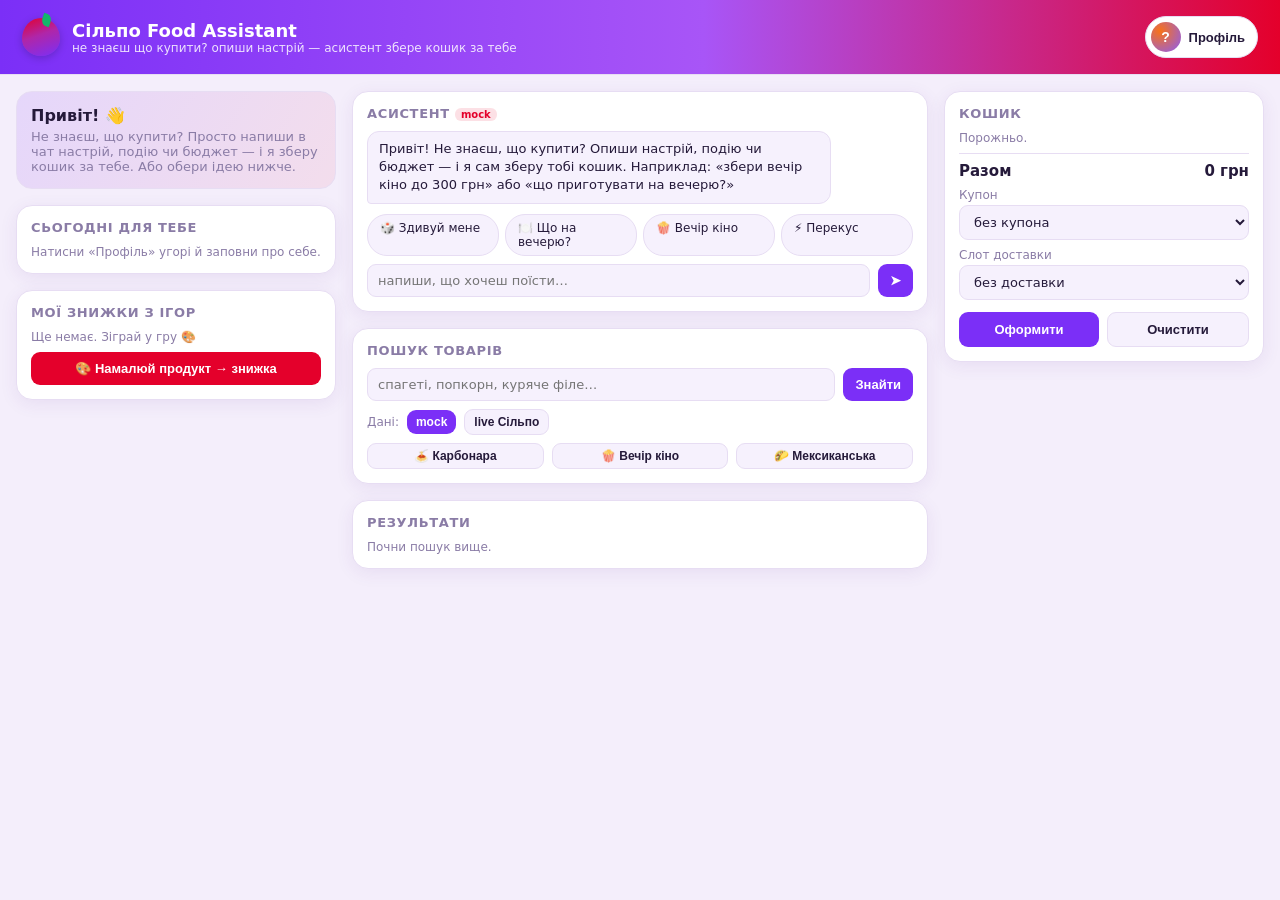
==== web/index.html @ d6f639cf "Silpo AI Factory: food assistant (MCP mock + real, Qwen agent, web UI) - silpo_mcp: mock Silpo MCP (" ====
<!doctype html>
<html lang="uk">
<head>
<meta charset="utf-8">
<meta name="viewport" content="width=device-width, initial-scale=1">
<title>Сільпо Food Assistant</title>
<style>
  :root{
    --bg:#f4eefb; --panel:#ffffff; --panel2:#f6f1fd; --line:#e7ddf3;
    --text:#251a3a; --muted:#8a7ca6; --accent:#7b2ff7; --accent2:#e4002b;
    --good:#12b76a; --radius:16px;
    --shadow:0 4px 18px rgba(90,40,140,.08);
  }
  *{box-sizing:border-box}
  body{margin:0;font-family:'Segoe UI',system-ui,Roboto,sans-serif;background:var(--bg);color:var(--text)}
  header{display:flex;align-items:center;gap:12px;padding:16px 22px;border-bottom:1px solid var(--line);
    background:linear-gradient(90deg,#7b2ff7,#a855f7 55%,#e4002b);color:#fff}
  header .logo{width:38px;height:38px;border-radius:50% 50% 50% 50%/55% 55% 45% 45%;background:
    linear-gradient(160deg,#e4002b 0%,#b026a8 45%,#7b2ff7 100%);flex:0 0 auto;position:relative;
    box-shadow:0 2px 8px rgba(0,0,0,.2)}
  header .logo::after{content:"";position:absolute;top:-4px;left:52%;width:9px;height:12px;
    background:#12b76a;border-radius:0 60% 0 60%;transform:rotate(20deg)}
  header h1{font-size:18px;margin:0;color:#fff}
  header .sub{color:rgba(255,255,255,.85);font-size:12px}
  .wrap{display:grid;grid-template-columns:320px 1fr 320px;gap:16px;padding:16px;max-width:1400px;margin:0 auto}
  @media(max-width:1050px){.wrap{grid-template-columns:1fr}}
  .card{background:var(--panel);border:1px solid var(--line);border-radius:var(--radius);padding:14px;margin-bottom:16px;box-shadow:var(--shadow)}
  .card h2{font-size:13px;text-transform:uppercase;letter-spacing:.05em;color:var(--muted);margin:0 0 10px}
  label{display:block;font-size:12px;color:var(--muted);margin:8px 0 3px}
  input,select,textarea{width:100%;background:var(--panel2);border:1px solid var(--line);border-radius:9px;
    color:var(--text);padding:8px 10px;font-size:13px;font-family:inherit}
  button{cursor:pointer;border:none;border-radius:9px;padding:9px 12px;font-size:13px;font-weight:600;
    background:var(--accent);color:#fff;transition:.15s}
  button:hover{filter:brightness(1.1)}
  button.ghost{background:var(--panel2);color:var(--text);border:1px solid var(--line)}
  button.orange{background:var(--accent2)}
  button.sm{padding:5px 9px;font-size:12px}
  .row{display:flex;gap:8px;flex-wrap:wrap}
  .row>*{flex:1}
  .prod{display:flex;justify-content:space-between;align-items:center;gap:10px;background:var(--panel2);
    border:1px solid var(--line);border-radius:11px;padding:10px 12px;margin-bottom:8px}
  .prod .name{font-size:13px;font-weight:600}
  .prod .meta{font-size:11px;color:var(--muted)}
  .price{font-weight:700}
  .old{color:var(--muted);text-decoration:line-through;font-size:11px;margin-right:5px}
  .badge{display:inline-block;background:rgba(228,0,43,.12);color:#e4002b;border-radius:6px;padding:1px 6px;font-size:10px;font-weight:700}
  .grid{display:grid;grid-template-columns:1fr 1fr;gap:8px}
  @media(max-width:640px){.grid{grid-template-columns:1fr}}
  .trigger{background:linear-gradient(120deg,rgba(123,47,247,.09),rgba(228,0,43,.06));
    border:1px solid var(--line);border-radius:11px;padding:10px 12px;margin-bottom:8px}
  .trigger .msg{font-size:13px;margin-bottom:8px}
  .muted{color:var(--muted);font-size:12px}
  .total{display:flex;justify-content:space-between;font-size:15px;font-weight:700;margin-top:8px;
    padding-top:8px;border-top:1px solid var(--line)}
  .chip{display:inline-block;background:var(--panel2);border:1px solid var(--line);border-radius:20px;
    padding:3px 10px;font-size:12px;margin:2px}
  .reward{background:rgba(34,197,94,.12);border:1px solid rgba(34,197,94,.3);border-radius:10px;
    padding:8px 11px;margin-bottom:6px;font-size:12px}
  .reward code{background:#0f1116;padding:1px 6px;border-radius:5px;color:var(--good)}
  dialog{background:var(--panel);color:var(--text);border:1px solid var(--line);border-radius:16px;
    padding:18px;max-width:460px;width:92%}
  dialog::backdrop{background:rgba(0,0,0,.6)}
  canvas{background:#fff;border-radius:12px;touch-action:none;display:block;margin:10px auto;cursor:crosshair}
  .avatar{width:30px;height:30px;border-radius:50%;background:radial-gradient(circle at 30% 30%,#f97316,#8b5cf6);
    display:flex;align-items:center;justify-content:center;font-weight:800;font-size:14px;color:#fff;flex:0 0 auto}
  .prof-btn{display:flex;align-items:center;gap:8px;background:var(--panel);border:1px solid var(--line);
    border-radius:24px;padding:5px 12px 5px 5px;cursor:pointer;color:var(--text);font-weight:600;font-size:13px}
  .prof-btn:hover{border-color:var(--accent)}
  .overlay{position:fixed;inset:0;background:rgba(0,0,0,.55);opacity:0;pointer-events:none;transition:.25s;z-index:40}
  .overlay.open{opacity:1;pointer-events:auto}
  .drawer{position:fixed;top:0;right:0;height:100%;width:340px;max-width:90vw;background:var(--panel);
    border-left:1px solid var(--line);transform:translateX(100%);transition:transform .25s;z-index:50;
    overflow-y:auto;padding:18px}
  .drawer.open{transform:translateX(0)}
  .drawer-head{display:flex;justify-content:space-between;align-items:center;margin-bottom:6px}
  .chip-btn{background:var(--panel2);border:1px solid var(--line);border-radius:20px;padding:6px 12px;
    font-size:12px;cursor:pointer;color:var(--text)}
  .chip-btn:hover{border-color:var(--accent);background:rgba(139,92,246,.12)}
  .hero{background:linear-gradient(120deg,rgba(123,47,247,.12),rgba(228,0,43,.07));border:1px solid var(--line);
    border-radius:var(--radius);padding:14px;margin-bottom:16px}
  .hero h3{margin:0 0 4px;font-size:16px}
  .bubble{max-width:85%;padding:8px 11px;border-radius:12px;font-size:13px;line-height:1.4;white-space:pre-wrap}
  .bubble.user{align-self:flex-end;background:var(--accent);color:#fff;border-bottom-right-radius:4px}
  .bubble.bot{align-self:flex-start;background:var(--panel2);border:1px solid var(--line);border-bottom-left-radius:4px}
  .bubble.tools{align-self:flex-start;font-size:10px;color:var(--muted);background:none;border:none;padding:2px 4px}
  .toast{position:fixed;bottom:18px;left:50%;transform:translateX(-50%);background:var(--panel2);
    border:1px solid var(--line);padding:10px 16px;border-radius:10px;font-size:13px;opacity:0;
    transition:.3s;pointer-events:none}
  .toast.show{opacity:1}
</style>
</head>
<body>
<header>
  <div class="logo"></div>
  <div style="flex:1">
    <h1>Сільпо Food Assistant</h1>
    <div class="sub">не знаєш що купити? опиши настрій — асистент збере кошик за тебе</div>
  </div>
  <button class="prof-btn" onclick="openDrawer()" title="Мій профіль">
    <span class="avatar" id="avatar">?</span>
    <span id="header-name">Профіль</span>
  </button>
</header>

<div class="wrap">
  <!-- ЛІВА КОЛОНКА: профіль + сьогодні для тебе + нагороди -->
  <div>
    <div class="hero">
      <h3 id="hero-hi">Привіт! 👋</h3>
      <div class="muted" style="font-size:13px">Не знаєш, що купити? Просто напиши в чат настрій, подію чи бюджет — і я зберу кошик за тебе. Або обери ідею нижче.</div>
    </div>

    <div class="card">
      <h2>Сьогодні для тебе</h2>
      <div id="triggers"><div class="muted">Натисни «Профіль» угорі й заповни про себе.</div></div>
    </div>

    <div class="card">
      <h2>Мої знижки з ігор</h2>
      <div id="rewards"><div class="muted">Ще немає. Зіграй у гру 🎨</div></div>
      <button class="orange" style="width:100%;margin-top:8px" onclick="openGame()">🎨 Намалюй продукт → знижка</button>
    </div>

    <div class="card" id="perks-card" style="display:none">
      <h2>Купони та промо (Сільпо)</h2>
      <div id="perks"><div class="muted">Перемкни «live Сільпо».</div></div>
    </div>
  </div>

  <!-- ЦЕНТР: чат + пошук + товари -->
  <div>
    <div class="card" id="chat-card">
      <h2>Асистент <span id="chat-badge" class="muted" style="font-size:11px;text-transform:none;letter-spacing:0"></span>
        <span id="chat-src" class="badge" style="text-transform:none;letter-spacing:0">mock</span></h2>
      <div id="chat-log" style="max-height:260px;overflow:auto;display:flex;flex-direction:column;gap:8px;margin-bottom:10px">
        <div class="bubble bot">Привіт! Не знаєш, що купити? Опиши настрій, подію чи бюджет — і я сам зберу тобі кошик. Наприклад: «збери вечір кіно до 300 грн» або «що приготувати на вечерю?»</div>
      </div>
      <div class="row" style="margin-bottom:8px;flex-wrap:wrap;gap:6px">
        <span class="chip-btn" onclick="askChat('Здивуй мене — збери щось смачне до 300 грн')">🎲 Здивуй мене</span>
        <span class="chip-btn" onclick="askChat('Що приготувати на вечерю?')">🍽️ Що на вечерю?</span>
        <span class="chip-btn" onclick="askChat('Збери вечір кіно до 300 грн')">🍿 Вечір кіно</span>
        <span class="chip-btn" onclick="askChat('Хочу щось швидко перекусити')">⚡ Перекус</span>
      </div>
      <div class="row">
        <input id="chat-input" placeholder="напиши, що хочеш поїсти…" onkeydown="if(event.key==='Enter')sendChat()">
        <button style="flex:0 0 auto" onclick="sendChat()">➤</button>
      </div>
    </div>

    <div class="card">
      <h2>Пошук товарів</h2>
      <div class="row">
        <input id="q" placeholder="спагеті, попкорн, куряче філе…" onkeydown="if(event.key==='Enter')doSearch()">
        <button style="flex:0 0 auto" onclick="doSearch()">Знайти</button>
      </div>
      <div class="row" style="margin-top:8px;align-items:center">
        <span class="muted" style="flex:0 0 auto">Дані:</span>
        <button id="src-mock" class="sm" style="flex:0 0 auto" onclick="setSource('mock')">mock</button>
        <button id="src-live" class="ghost sm" style="flex:0 0 auto" onclick="setSource('live')">live Сільпо</button>
        <span id="live-note" class="muted" style="flex:2;font-size:11px"></span>
      </div>
      <div class="row" id="store-row" style="display:none;margin-top:8px">
        <select id="city" onchange="loadBranches()"><option value="">місто…</option></select>
        <select id="branch" onchange="pickBranch()"><option value="">магазин…</option></select>
      </div>
      <div class="row" style="margin-top:8px">
        <button class="ghost sm" onclick="quickRecipe('карбонара')">🍝 Карбонара</button>
        <button class="ghost sm" onclick="quickRecipe('вечір кіно')">🍿 Вечір кіно</button>
        <button class="ghost sm" onclick="quickRecipe('мексиканська')">🌮 Мексиканська</button>
      </div>
    </div>
    <div class="card">
      <h2 id="results-title">Результати</h2>
      <div id="results" class="grid"><div class="muted">Почни пошук вище.</div></div>
    </div>
  </div>

  <!-- ПРАВА КОЛОНКА: кошик -->
  <div>
    <div class="card">
      <h2>Кошик</h2>
      <div id="cart"><div class="muted">Порожньо.</div></div>
      <div class="total"><span>Разом</span><span id="cart-total">0 грн</span></div>
      <label>Купон</label>
      <select id="coupon"><option value="">без купона</option></select>
      <label>Слот доставки</label>
      <select id="slot"><option value="">без доставки</option></select>
      <div class="row" style="margin-top:12px">
        <button onclick="doCheckout()">Оформити</button>
        <button class="ghost" onclick="clearCart()">Очистити</button>
      </div>
      <div id="checkout-result"></div>
    </div>
  </div>
</div>

<!-- ПАНЕЛЬ ПРОФІЛЮ (як у месенджерах — відкривається кнопкою) -->
<div id="drawer-overlay" class="overlay" onclick="closeDrawer()"></div>
<aside id="profile-drawer" class="drawer">
  <div class="drawer-head">
    <h2 style="margin:0">Мій профіль</h2>
    <button class="ghost sm" onclick="closeDrawer()">✕</button>
  </div>
  <div class="muted" style="font-size:12px;margin-bottom:10px">Це впливає на те, що асистент тобі пропонує.</div>
  <label>Імʼя</label><input id="p-name" placeholder="Арсен">
  <label>Люблю (через кому)</label><input id="p-likes" placeholder="паста, кава">
  <label>Не люблю</label><input id="p-dislikes" placeholder="гриби">
  <label>Алергії</label><input id="p-allergies" placeholder="горіхи">
  <label>Хобі</label><input id="p-hobbies" placeholder="малювання, кіно">
  <label>Інтереси (фільми/ігри)</label><input id="p-interests" placeholder="Веном">
  <label>Статус</label>
  <select id="p-rel">
    <option value="">—</option><option value="single">сам/сама</option>
    <option value="relationship">у стосунках</option><option value="married">одружений/на</option>
  </select>
  <div class="row" style="margin-top:14px">
    <button onclick="saveProfile()">Зберегти</button>
    <button class="ghost" onclick="resetProfile()">Скинути</button>
  </div>
  <button class="orange sm" style="width:100%;margin-top:8px" onclick="closeDrawer();openOnboarding()">✨ Майстер знайомства</button>
</aside>

<!-- ОНБОРДИНГ: знайомство при першому відкритті -->
<dialog id="onboarding">
  <h2 style="margin-top:0">Привіт! 👋 Давай знайомитись</h2>
  <p class="muted" style="margin:0 0 4px">Розкажи трохи про себе — і я підбиратиму їжу саме під тебе.</p>
  <div id="ob-progress" class="muted" style="font-size:11px;margin-bottom:8px"></div>
  <div id="ob-body" style="min-height:96px"></div>
  <div class="row" style="margin-top:6px">
    <button class="ghost" id="ob-back" onclick="obBack()">Назад</button>
    <button id="ob-next" onclick="obNext()">Далі</button>
  </div>
  <div style="text-align:center;margin-top:8px">
    <a href="#" onclick="obSkip();return false" class="muted" style="font-size:11px">Пропустити</a>
  </div>
</dialog>

<!-- ГРА: намалюй продукт -->
<dialog id="game">
  <h2 style="margin-top:0">🎨 Намалюй <span id="game-target">сир</span> — і отримай знижку</h2>
  <p class="muted" style="margin:0">Намалюй продукт за 20 секунд. Здай малюнок — і знижка твоя (демо: зараховується завжди).</p>
  <canvas id="pad" width="400" height="260"></canvas>
  <div class="row">
    <button class="ghost" onclick="clearPad()">Стерти</button>
    <button class="orange" onclick="submitDrawing()">Здати малюнок</button>
    <button class="ghost" onclick="game.close()">Закрити</button>
  </div>
</dialog>

<div class="toast" id="toast"></div>

<script>
const $ = s => document.querySelector(s);
const api = async (url, method='GET', body=null) => {
  const r = await fetch(url, {method, headers:{'Content-Type':'application/json'},
    body: body ? JSON.stringify(body) : null});
  return r.json();
};
const csv = v => v.split(',').map(s=>s.trim()).filter(Boolean);
const toast = m => { const t=$('#toast'); t.textContent=m; t.classList.add('show');
  setTimeout(()=>t.classList.remove('show'),1800); };

// ---- Профіль ----
async function saveProfile(){
  const body = {
    name: $('#p-name').value || null,
    likes: csv($('#p-likes').value),
    dislikes: csv($('#p-dislikes').value),
    allergies: csv($('#p-allergies').value),
    hobbies: csv($('#p-hobbies').value),
    interests: csv($('#p-interests').value),
    relationship: $('#p-rel').value || null,
    mode: 'replace',
  };
  await api('/api/profile','POST',body);
  toast('Профіль збережено');
  loadTriggers(); updateHeaderProfile(body.name); closeDrawer();
}
async function resetProfile(){
  await api('/api/profile/reset','POST');
  ['name','likes','dislikes','allergies','hobbies','interests'].forEach(f=>$('#p-'+f).value='');
  $('#p-rel').value=''; loadTriggers(); updateHeaderProfile(null);
  try{ localStorage.removeItem('ob_done'); }catch(e){}
  closeDrawer(); openOnboarding();
}
async function loadProfile(){
  const {profile:p} = await api('/api/profile');
  $('#p-name').value=p.name||''; $('#p-likes').value=(p.likes||[]).join(', ');
  $('#p-dislikes').value=(p.dislikes||[]).join(', '); $('#p-allergies').value=(p.allergies||[]).join(', ');
  $('#p-hobbies').value=(p.hobbies||[]).join(', '); $('#p-interests').value=(p.interests||[]).join(', ');
  $('#p-rel').value=p.relationship||'';
  updateHeaderProfile(p.name);
}
function updateHeaderProfile(name){
  $('#avatar').textContent = name ? name.trim()[0].toUpperCase() : '?';
  $('#header-name').textContent = name || 'Профіль';
  const hi=$('#hero-hi'); if(hi) hi.textContent = name ? ('Привіт, '+name+'! 👋') : 'Привіт! 👋';
}
// ---- Панель профілю (drawer) ----
function openDrawer(){ $('#profile-drawer').classList.add('open'); $('#drawer-overlay').classList.add('open'); }
function closeDrawer(){ $('#profile-drawer').classList.remove('open'); $('#drawer-overlay').classList.remove('open'); }
function askChat(text){ $('#chat-input').value=text; sendChat(); }

// ---- Тригери ----
async function loadTriggers(){
  const {suggestions} = await api('/api/triggers');
  const box = $('#triggers');
  if(!suggestions.length){ box.innerHTML='<div class="muted">Поки нема підказок — додай хобі/інтереси.</div>'; return; }
  box.innerHTML = suggestions.map(s=>`
    <div class="trigger">
      <div class="msg">${s.message}</div>
      ${s.game ? `<button class="orange sm" onclick="openGame()">🎨 Зіграти</button>`
        : `<button class="sm" onclick="searchFor('${s.silpo_query||''}')">Підібрати товари</button>`}
    </div>`).join('');
}

// ---- Пошук / товари ----
let SOURCE = 'mock';
async function setSource(s){
  if(s==='live'){
    const st = await api('/api/live/status');
    if(!st.available){ toast('Live недоступний: '+(st.reason||'')); return; }
    $('#live-note').textContent = (st.branch?('магазин: '+st.branch+' · '):'')+'кошик — демо';
    $('#store-row').style.display='flex'; $('#perks-card').style.display='block';
    if($('#city').options.length<=1) loadCities();
    loadLivePerks();
  } else {
    $('#live-note').textContent='';
    $('#store-row').style.display='none'; $('#perks-card').style.display='none';
  }
  SOURCE = s;
  $('#src-mock').className = s==='mock'?'sm':'ghost sm';
  $('#src-live').className = s==='live'?'sm':'ghost sm';
  const cs=$('#chat-src'); cs.textContent = s==='live'?'live · Сільпо MCP':'mock';
  cs.style.background = s==='live'?'rgba(18,183,106,.14)':'rgba(228,0,43,.1)';
  cs.style.color = s==='live'?'#0e8f54':'#e4002b';
  loadCart();  // показати відповідний кошик (мок або live-пропозиція)
  if($('#q').value.trim()) doSearch();
}
async function loadCities(){
  const {cities,error} = await api('/api/live/cities');
  if(error){ toast('Магазини: '+error); return; }
  $('#city').innerHTML = '<option value="">місто…</option>' +
    cities.map(c=>`<option value="${c}">${c}</option>`).join('');
}
async function loadBranches(){
  const city = $('#city').value;
  const {branches} = await api('/api/live/branches?city='+encodeURIComponent(city));
  $('#branch').innerHTML = '<option value="">магазин…</option>' +
    branches.map(b=>`<option value="${b.branchId}">${b.address||b.label}</option>`).join('');
}
async function pickBranch(){
  const id = $('#branch').value; if(!id) return;
  const r = await api('/api/live/set_branch','POST',{branchId:id});
  if(r.error){ toast(r.error); return; }
  $('#live-note').textContent = 'магазин: '+r.branch+' · кошик — демо';
  toast('Магазин: '+r.branch); if($('#q').value.trim()) doSearch();
}
async function loadLivePerks(){
  const box=$('#perks'); box.innerHTML='<div class="muted">Завантажую…</div>';
  const [c,p] = await Promise.all([api('/api/coupons?source=live'), api('/api/promos?source=live')]);
  let html='';
  (c.coupons||[]).forEach(x=>{ html+=`<div class="reward" style="background:rgba(249,115,22,.1);border-color:rgba(249,115,22,.3)">🎟️ ${x.title}<br><span class="muted">${x.period}${x.note?' · '+x.note:''}</span></div>`; });
  (p.promos||[]).slice(0,6).forEach(x=>{ html+=`<div class="reward" style="background:rgba(139,92,246,.1);border-color:rgba(139,92,246,.3)">⭐ ${x.title} · <b>${x.reward}</b><br><span class="muted">${x.period}</span></div>`; });
  box.innerHTML = html || '<div class="muted">Немає активних купонів/промо.</div>';
}

// ---- Чат із Qwen ----
let CHAT = [];
async function chatStatus(){
  const st = await api('/api/chat/status');
  $('#chat-badge').textContent = st.available
    ? (st.has_model ? '· '+st.model : '· постав `ollama pull '+st.model+'`')
    : '· offline — постав Ollama';
}
function pushBubble(cls, text){
  const d=document.createElement('div'); d.className='bubble '+cls; d.textContent=text;
  $('#chat-log').appendChild(d); $('#chat-log').scrollTop=1e9; return d;
}
async function sendChat(){
  const inp=$('#chat-input'); const text=inp.value.trim(); if(!text) return;
  inp.value=''; pushBubble('user',text); CHAT.push({role:'user',content:text});
  const typing=pushBubble('bot', SOURCE==='live'?'шукаю в Сільпо…':'друкую…');
  const r = await api('/api/chat','POST',{messages:CHAT, source:SOURCE});
  typing.remove();
  if(r.error){ pushBubble('bot','⚠️ '+r.error); return; }
  pushBubble('bot', r.reply || '(порожньо)');
  CHAT.push({role:'assistant',content:r.reply||''});
  if(r.tools_used && r.tools_used.length)
    pushBubble('tools','🔧 '+r.tools_used.map(t=>t.name+(t.source==='live'?' · Сільпо MCP':'')).join(', '));
  loadCart(); loadTriggers(); loadRewards();  // асистент міг щось змінити
}
function prodCard(p){
  const disc = p.discount_percent ? `<span class="badge">-${p.discount_percent}%</span>` : '';
  const old = p.old_price ? `<span class="old">${p.old_price}</span>` : '';
  const img = p.image ? `<img src="${p.image}" loading="lazy" style="width:44px;height:44px;border-radius:8px;object-fit:cover;flex:0 0 auto">` : '';
  const meta = [p.brand, p.unit, p.category].filter(Boolean).join(' · ');
  const action = SOURCE==='live'
    ? `<span class="muted" style="font-size:10px">live · перегляд</span>`
    : `<button class="sm" style="margin-top:5px" onclick='addCart("${p.id}")'>+ у кошик</button>`;
  return `<div class="prod">
    <div style="display:flex;gap:8px;align-items:center;min-width:0">${img}
      <div style="min-width:0"><div class="name">${p.name} ${disc}</div>
      <div class="meta">${meta}</div></div></div>
    <div style="text-align:right;flex:0 0 auto">
      <div class="price">${old}${p.price} грн</div>${action}
    </div></div>`;
}
async function doSearch(){
  const q = $('#q').value.trim();
  $('#results').innerHTML = '<div class="muted">Шукаю…</div>';
  const r = await api('/api/search?q='+encodeURIComponent(q)+'&source='+SOURCE);
  const results = r.results || [];
  $('#results-title').textContent = `Результати (${results.length})` + (SOURCE==='live'?' · live':'');
  if(r.error){ $('#results').innerHTML = `<div class="muted" style="color:#fca5a5">${r.error}</div>`; return; }
  $('#results').innerHTML = results.length ? results.map(prodCard).join('')
    : '<div class="muted">Нічого не знайдено.</div>';
}
function searchFor(q){ $('#q').value=q; doSearch(); }
async function quickRecipe(q){
  const {recipes} = await api('/api/recipe?q='+encodeURIComponent(q));
  if(!recipes.length){ toast('Рецепт не знайдено'); return; }
  const r = recipes[0];
  $('#results-title').textContent = `${r.name} · ~${r.estimated_total_uah} грн`;
  $('#results').innerHTML = r.products.map(prodCard).join('') +
    `<button class="orange" style="grid-column:1/-1" onclick='addMany(${JSON.stringify(r.product_ids)})'>Додати весь набір у кошик</button>`;
}

// ---- Кошик ----
async function addCart(id){ const r=await api('/api/cart/add','POST',{product_id:id}); renderCart(r.cart||await api('/api/cart')); toast('Додано'); }
async function addMany(ids){ const r=await api('/api/cart/add_many','POST',{product_ids:ids}); renderCart(r.cart); toast('Набір додано'); }
async function rmCart(id){ const r=await api('/api/cart/remove','POST',{product_id:id, source:SOURCE}); renderCart(r); }
async function clearCart(){ const r=await api('/api/cart/clear','POST',{source:SOURCE}); renderCart(r.cart||r); $('#checkout-result').innerHTML=''; }
function renderCart(c){
  const box=$('#cart');
  if(!c.items || !c.items.length){ box.innerHTML='<div class="muted">Порожньо.</div>'; }
  else box.innerHTML = c.items.map(i=>`<div class="prod">
      <div style="display:flex;gap:8px;align-items:center;min-width:0">
      ${i.image?`<img src="${i.image}" loading="lazy" style="width:36px;height:36px;border-radius:7px;object-fit:cover;flex:0 0 auto">`:''}
      <div style="min-width:0"><div class="name">${i.name}</div><div class="meta">${i.quantity} × ${i.price_uah} грн</div></div></div>
      <div style="text-align:right;flex:0 0 auto"><div class="price">${i.line_total_uah} грн</div>
      <button class="ghost sm" style="margin-top:5px" onclick='rmCart("${i.product_id}")'>✕</button></div></div>`).join('');
  $('#cart-total').textContent = (c.total_uah||0)+' грн';
}
async function loadCart(){ const c=await api('/api/cart'+(SOURCE==='live'?'?source=live':'')); renderCart(c); return c; }

async function doCheckout(){
  const box=$('#checkout-result');
  if(SOURCE==='live'){
    const c=await api('/api/cart?source=live');
    if(!c.items||!c.items.length){ box.innerHTML='<div class="muted" style="margin-top:10px">Кошик порожній.</div>'; return; }
    box.innerHTML=`<div class="reward" style="margin-top:12px">
      <b>🛒 Пропозиція готова</b><br>${c.items.length} товар(и/ів) на <b>${c.total_uah} грн</b><br>
      <span class="muted">Це реальні товари Сільпо. Оформлення й оплату підтверджуєш сам у застосунку/на сайті Сільпо.</span></div>`;
    return;
  }
  const r = await api('/api/checkout','POST',{coupon_id:$('#coupon').value||null, delivery_slot_id:$('#slot').value||null});
  if(r.error){ box.innerHTML=`<div class="muted" style="margin-top:10px;color:#fca5a5">${r.error}</div>`; return; }
  const s=r.summary;
  box.innerHTML=`<div class="reward" style="margin-top:12px">
    <b>✅ ${r.status}</b><br>Підсумок: ${s.subtotal_uah} грн
    ${s.discount_uah?`− ${s.discount_uah} (${s.coupon})`:''}
    ${s.delivery_price_uah?`+ ${s.delivery_price_uah} доставка`:''}
    <br><b>До сплати: ${s.total_uah} грн</b><br>
    <span class="muted">Оплату підтверджує людина за посиланням.</span></div>`;
}

// ---- Купони / слоти ----
async function loadCoupons(){
  const {coupons}=await api('/api/coupons');
  $('#coupon').innerHTML='<option value="">без купона</option>'+coupons.map(c=>`<option value="${c.id}">${c.title}</option>`).join('');
  const {slots}=await api('/api/slots');
  $('#slot').innerHTML='<option value="">без доставки</option>'+slots.map(s=>`<option value="${s.id}">${s.date} ${s.window} · ${s.price_uah} грн</option>`).join('');
}

// ---- Нагороди / гра ----
async function loadRewards(){
  const {rewards}=await api('/api/rewards');
  $('#rewards').innerHTML = rewards.length
    ? rewards.map(r=>`<div class="reward">🎁 ${r.title} · <b>${r.discount}</b><br>код: <code>${r.code}</code></div>`).join('')
    : '<div class="muted">Ще немає. Зіграй у гру 🎨</div>';
}
const game=$('#game'); const pad=$('#pad'); const ctx=pad.getContext('2d');
let drawing=false;
function openGame(){ clearPad(); game.showModal(); }
function clearPad(){ ctx.fillStyle='#fff'; ctx.fillRect(0,0,pad.width,pad.height); ctx.strokeStyle='#8b5cf6'; ctx.lineWidth=4; ctx.lineCap='round'; }
function pos(e){ const r=pad.getBoundingClientRect(); const t=e.touches?e.touches[0]:e; return [t.clientX-r.left, t.clientY-r.top]; }
pad.addEventListener('pointerdown',e=>{drawing=true; const [x,y]=pos(e); ctx.beginPath(); ctx.moveTo(x,y);});
pad.addEventListener('pointermove',e=>{ if(!drawing)return; const [x,y]=pos(e); ctx.lineTo(x,y); ctx.stroke(); });
window.addEventListener('pointerup',()=>drawing=false);
async function submitDrawing(){
  await api('/api/reward','POST',{title:'Знижка за малюнок сиру', discount:'-15% на сир'});
  game.close(); toast('🎉 Знижку зараховано!'); loadRewards();
}

// ---- Онбординг-майстер ----
const OB_STEPS = [
  {key:'name', q:'Як тебе звати?', ph:'Арсен'},
  {key:'likes', q:'Що любиш їсти?', hint:'страви, кухні, продукти — через кому', ph:'паста, суші, кава'},
  {key:'dislikes', q:'Чого не любиш або уникаєш?', ph:'гриби'},
  {key:'allergies', q:'Чи є алергії?', hint:'важливо — такого ніколи не пропонуватиму', ph:'горіхи'},
  {key:'relationship', q:'Твій статус?', choice:[['single','Сам/сама'],['relationship','У стосунках'],['married','Одружений/на']]},
  {key:'family', q:'Готуєш ще на когось?', hint:'напр. партнер, діти — або лиши порожнім', ph:'партнер'},
  {key:'hobbies', q:'Чим захоплюєшся?', hint:'впливає на підбір: спорт→білок, кіно→снеки', ph:'кіно, спорт, малювання'},
  {key:'interests', q:'Улюблені фільми, ігри, музика?', hint:'для приємних сюрпризів', ph:'Веном'},
];
const ob = $('#onboarding');
let obI = 0, obAns = {};
function openOnboarding(){ obI=0; obAns={}; obRender(); ob.showModal(); }
function obRender(){
  const s = OB_STEPS[obI];
  $('#ob-progress').textContent = `Крок ${obI+1} з ${OB_STEPS.length}`;
  let ctrl;
  if(s.choice){
    ctrl = '<div class="row" style="flex-wrap:wrap">'+s.choice.map(([v,l])=>
      `<button class="ghost" data-v="${v}" onclick="obPick(this,'${v}')" style="flex:1 0 40%">${l}</button>`).join('')+'</div>';
  } else {
    ctrl = `<input id="ob-input" placeholder="${s.ph||''}" value="${obAns[s.key]||''}" onkeydown="if(event.key==='Enter')obNext()">`;
  }
  $('#ob-body').innerHTML = `<div style="font-size:15px;font-weight:600;margin-bottom:4px">${s.q}</div>`+
    (s.hint?`<div class="muted" style="font-size:11px;margin-bottom:8px">${s.hint}</div>`:'<div style="height:8px"></div>')+ctrl;
  $('#ob-back').style.visibility = obI===0 ? 'hidden':'visible';
  $('#ob-next').textContent = obI===OB_STEPS.length-1 ? 'Готово ✨':'Далі';
  const inp=$('#ob-input'); if(inp) setTimeout(()=>inp.focus(),50);
}
function obPick(btn,v){
  obAns[OB_STEPS[obI].key]=v;
  [...btn.parentNode.children].forEach(b=>b.className='ghost');
  btn.className='';  // підсвітити обране
}
function obCapture(){ const inp=$('#ob-input'); if(inp) obAns[OB_STEPS[obI].key]=inp.value.trim(); }
function obBack(){ obCapture(); if(obI>0){ obI--; obRender(); } }
async function obNext(){
  obCapture();
  if(obI < OB_STEPS.length-1){ obI++; obRender(); return; }
  await obFinish();
}
async function obFinish(){
  const a=obAns;
  await api('/api/profile','POST',{
    name:a.name||null, likes:csv(a.likes||''), dislikes:csv(a.dislikes||''),
    allergies:csv(a.allergies||''), relationship:a.relationship||null,
    family:csv(a.family||''), hobbies:csv(a.hobbies||''), interests:csv(a.interests||''),
    mode:'replace'});
  try{ localStorage.setItem('ob_done','1'); }catch(e){}
  ob.close(); await loadProfile(); loadTriggers();
  toast('Готово! Тепер підказки — саме для тебе ✨');
}
function obSkip(){ try{ localStorage.setItem('ob_done','1'); }catch(e){} ob.close(); }

// ---- Старт ----
(async ()=>{
  await loadProfile(); loadTriggers(); loadCart(); loadCoupons(); loadRewards(); chatStatus();
  const {is_empty} = await api('/api/profile');
  let done=null; try{ done=localStorage.getItem('ob_done'); }catch(e){}
  if(is_empty && !done) openOnboarding();
})();
</script>
</body>
</html>
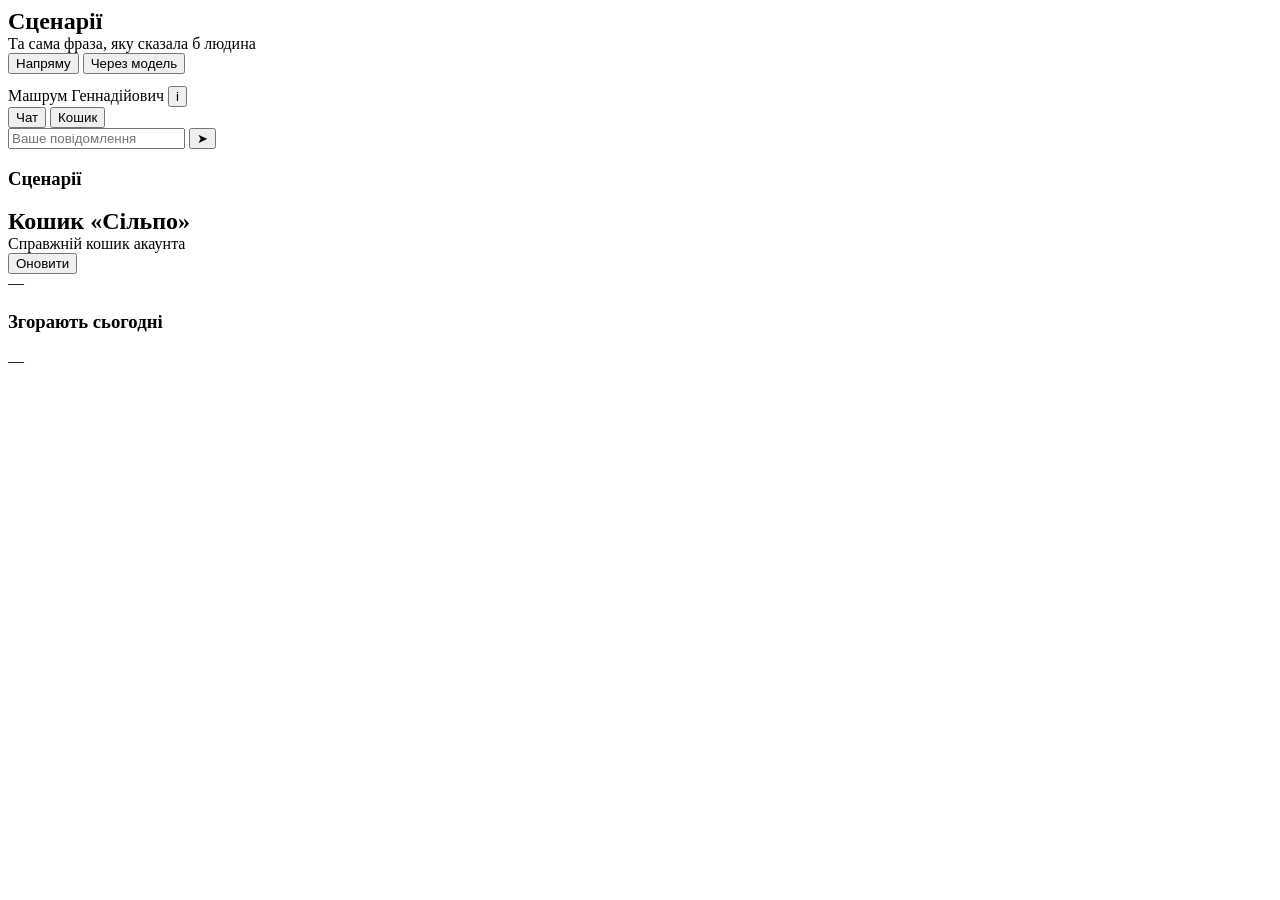
==== commit 5c928da6: "Pack Agent: real Silpo MCP, scenario engine, taste weights Replaces the mock with the official MCP (" ====
--- a/web/index.html
+++ b/web/index.html
@@ -3,557 +3,154 @@
 <head>
 <meta charset="utf-8">
 <meta name="viewport" content="width=device-width, initial-scale=1">
-<title>Сільпо Food Assistant</title>
-<style>
-  :root{
-    --bg:#f4eefb; --panel:#ffffff; --panel2:#f6f1fd; --line:#e7ddf3;
-    --text:#251a3a; --muted:#8a7ca6; --accent:#7b2ff7; --accent2:#e4002b;
-    --good:#12b76a; --radius:16px;
-    --shadow:0 4px 18px rgba(90,40,140,.08);
-  }
-  *{box-sizing:border-box}
-  body{margin:0;font-family:'Segoe UI',system-ui,Roboto,sans-serif;background:var(--bg);color:var(--text)}
-  header{display:flex;align-items:center;gap:12px;padding:16px 22px;border-bottom:1px solid var(--line);
-    background:linear-gradient(90deg,#7b2ff7,#a855f7 55%,#e4002b);color:#fff}
-  header .logo{width:38px;height:38px;border-radius:50% 50% 50% 50%/55% 55% 45% 45%;background:
-    linear-gradient(160deg,#e4002b 0%,#b026a8 45%,#7b2ff7 100%);flex:0 0 auto;position:relative;
-    box-shadow:0 2px 8px rgba(0,0,0,.2)}
-  header .logo::after{content:"";position:absolute;top:-4px;left:52%;width:9px;height:12px;
-    background:#12b76a;border-radius:0 60% 0 60%;transform:rotate(20deg)}
-  header h1{font-size:18px;margin:0;color:#fff}
-  header .sub{color:rgba(255,255,255,.85);font-size:12px}
-  .wrap{display:grid;grid-template-columns:320px 1fr 320px;gap:16px;padding:16px;max-width:1400px;margin:0 auto}
-  @media(max-width:1050px){.wrap{grid-template-columns:1fr}}
-  .card{background:var(--panel);border:1px solid var(--line);border-radius:var(--radius);padding:14px;margin-bottom:16px;box-shadow:var(--shadow)}
-  .card h2{font-size:13px;text-transform:uppercase;letter-spacing:.05em;color:var(--muted);margin:0 0 10px}
-  label{display:block;font-size:12px;color:var(--muted);margin:8px 0 3px}
-  input,select,textarea{width:100%;background:var(--panel2);border:1px solid var(--line);border-radius:9px;
-    color:var(--text);padding:8px 10px;font-size:13px;font-family:inherit}
-  button{cursor:pointer;border:none;border-radius:9px;padding:9px 12px;font-size:13px;font-weight:600;
-    background:var(--accent);color:#fff;transition:.15s}
-  button:hover{filter:brightness(1.1)}
-  button.ghost{background:var(--panel2);color:var(--text);border:1px solid var(--line)}
-  button.orange{background:var(--accent2)}
-  button.sm{padding:5px 9px;font-size:12px}
-  .row{display:flex;gap:8px;flex-wrap:wrap}
-  .row>*{flex:1}
-  .prod{display:flex;justify-content:space-between;align-items:center;gap:10px;background:var(--panel2);
-    border:1px solid var(--line);border-radius:11px;padding:10px 12px;margin-bottom:8px}
-  .prod .name{font-size:13px;font-weight:600}
-  .prod .meta{font-size:11px;color:var(--muted)}
-  .price{font-weight:700}
-  .old{color:var(--muted);text-decoration:line-through;font-size:11px;margin-right:5px}
-  .badge{display:inline-block;background:rgba(228,0,43,.12);color:#e4002b;border-radius:6px;padding:1px 6px;font-size:10px;font-weight:700}
-  .grid{display:grid;grid-template-columns:1fr 1fr;gap:8px}
-  @media(max-width:640px){.grid{grid-template-columns:1fr}}
-  .trigger{background:linear-gradient(120deg,rgba(123,47,247,.09),rgba(228,0,43,.06));
-    border:1px solid var(--line);border-radius:11px;padding:10px 12px;margin-bottom:8px}
-  .trigger .msg{font-size:13px;margin-bottom:8px}
-  .muted{color:var(--muted);font-size:12px}
-  .total{display:flex;justify-content:space-between;font-size:15px;font-weight:700;margin-top:8px;
-    padding-top:8px;border-top:1px solid var(--line)}
-  .chip{display:inline-block;background:var(--panel2);border:1px solid var(--line);border-radius:20px;
-    padding:3px 10px;font-size:12px;margin:2px}
-  .reward{background:rgba(34,197,94,.12);border:1px solid rgba(34,197,94,.3);border-radius:10px;
-    padding:8px 11px;margin-bottom:6px;font-size:12px}
-  .reward code{background:#0f1116;padding:1px 6px;border-radius:5px;color:var(--good)}
-  dialog{background:var(--panel);color:var(--text);border:1px solid var(--line);border-radius:16px;
-    padding:18px;max-width:460px;width:92%}
-  dialog::backdrop{background:rgba(0,0,0,.6)}
-  canvas{background:#fff;border-radius:12px;touch-action:none;display:block;margin:10px auto;cursor:crosshair}
-  .avatar{width:30px;height:30px;border-radius:50%;background:radial-gradient(circle at 30% 30%,#f97316,#8b5cf6);
-    display:flex;align-items:center;justify-content:center;font-weight:800;font-size:14px;color:#fff;flex:0 0 auto}
-  .prof-btn{display:flex;align-items:center;gap:8px;background:var(--panel);border:1px solid var(--line);
-    border-radius:24px;padding:5px 12px 5px 5px;cursor:pointer;color:var(--text);font-weight:600;font-size:13px}
-  .prof-btn:hover{border-color:var(--accent)}
-  .overlay{position:fixed;inset:0;background:rgba(0,0,0,.55);opacity:0;pointer-events:none;transition:.25s;z-index:40}
-  .overlay.open{opacity:1;pointer-events:auto}
-  .drawer{position:fixed;top:0;right:0;height:100%;width:340px;max-width:90vw;background:var(--panel);
-    border-left:1px solid var(--line);transform:translateX(100%);transition:transform .25s;z-index:50;
-    overflow-y:auto;padding:18px}
-  .drawer.open{transform:translateX(0)}
-  .drawer-head{display:flex;justify-content:space-between;align-items:center;margin-bottom:6px}
-  .chip-btn{background:var(--panel2);border:1px solid var(--line);border-radius:20px;padding:6px 12px;
-    font-size:12px;cursor:pointer;color:var(--text)}
-  .chip-btn:hover{border-color:var(--accent);background:rgba(139,92,246,.12)}
-  .hero{background:linear-gradient(120deg,rgba(123,47,247,.12),rgba(228,0,43,.07));border:1px solid var(--line);
-    border-radius:var(--radius);padding:14px;margin-bottom:16px}
-  .hero h3{margin:0 0 4px;font-size:16px}
-  .bubble{max-width:85%;padding:8px 11px;border-radius:12px;font-size:13px;line-height:1.4;white-space:pre-wrap}
-  .bubble.user{align-self:flex-end;background:var(--accent);color:#fff;border-bottom-right-radius:4px}
-  .bubble.bot{align-self:flex-start;background:var(--panel2);border:1px solid var(--line);border-bottom-left-radius:4px}
-  .bubble.tools{align-self:flex-start;font-size:10px;color:var(--muted);background:none;border:none;padding:2px 4px}
-  .toast{position:fixed;bottom:18px;left:50%;transform:translateX(-50%);background:var(--panel2);
-    border:1px solid var(--line);padding:10px 16px;border-radius:10px;font-size:13px;opacity:0;
-    transition:.3s;pointer-events:none}
-  .toast.show{opacity:1}
-</style>
+<title>Сільпо Pack Agent</title>
+<link rel="stylesheet" href="/app.css">
 </head>
 <body>
-<header>
-  <div class="logo"></div>
-  <div style="flex:1">
-    <h1>Сільпо Food Assistant</h1>
-    <div class="sub">не знаєш що купити? опиши настрій — асистент збере кошик за тебе</div>
-  </div>
-  <button class="prof-btn" onclick="openDrawer()" title="Мій профіль">
-    <span class="avatar" id="avatar">?</span>
-    <span id="header-name">Профіль</span>
-  </button>
-</header>
+<div class="page"><div class="cols main">
 
-<div class="wrap">
-  <!-- ЛІВА КОЛОНКА: профіль + сьогодні для тебе + нагороди -->
-  <div>
-    <div class="hero">
-      <h3 id="hero-hi">Привіт! 👋</h3>
-      <div class="muted" style="font-size:13px">Не знаєш, що купити? Просто напиши в чат настрій, подію чи бюджет — і я зберу кошик за тебе. Або обери ідею нижче.</div>
-    </div>
-
-    <div class="card">
-      <h2>Сьогодні для тебе</h2>
-      <div id="triggers"><div class="muted">Натисни «Профіль» угорі й заповни про себе.</div></div>
-    </div>
-
-    <div class="card">
-      <h2>Мої знижки з ігор</h2>
-      <div id="rewards"><div class="muted">Ще немає. Зіграй у гру 🎨</div></div>
-      <button class="orange" style="width:100%;margin-top:8px" onclick="openGame()">🎨 Намалюй продукт → знижка</button>
-    </div>
-
-    <div class="card" id="perks-card" style="display:none">
-      <h2>Купони та промо (Сільпо)</h2>
-      <div id="perks"><div class="muted">Перемкни «live Сільпо».</div></div>
-    </div>
+  <!-- сценарії — поза «телефоном» -->
+  <div class="col">
+    <section class="card">
+      <div class="head"><div class="t"><h2 style="margin:0">Сценарії</h2>
+        <div class="soft">Та сама фраза, яку сказала б людина</div></div></div>
+      <div class="viewswitch" style="margin-bottom:12px">
+        <button data-mode="direct" aria-pressed="true" onclick="setMode('direct')">Напряму</button>
+        <button data-mode="llm" aria-pressed="false" onclick="setMode('llm')">Через модель</button>
+      </div>
+      <p class="soft" id="mode-note" style="margin:0 0 12px"></p>
+      <div id="scenarios"></div>
+    </section>
   </div>
 
-  <!-- ЦЕНТР: чат + пошук + товари -->
-  <div>
-    <div class="card" id="chat-card">
-      <h2>Асистент <span id="chat-badge" class="muted" style="font-size:11px;text-transform:none;letter-spacing:0"></span>
-        <span id="chat-src" class="badge" style="text-transform:none;letter-spacing:0">mock</span></h2>
-      <div id="chat-log" style="max-height:260px;overflow:auto;display:flex;flex-direction:column;gap:8px;margin-bottom:10px">
-        <div class="bubble bot">Привіт! Не знаєш, що купити? Опиши настрій, подію чи бюджет — і я сам зберу тобі кошик. Наприклад: «збери вечір кіно до 300 грн» або «що приготувати на вечерю?»</div>
+  <!-- застосунок: чат і кошик -->
+  <div class="col">
+    <div id="alerts"></div>
+    <div class="appframe">
+      <div class="appbar">
+        <span class="mushroom"></span>
+        <span class="ttl">Машрум Геннадійович</span>
+        <button class="ico" title="Про асистента" onclick="about()">i</button>
       </div>
-      <div class="row" style="margin-bottom:8px;flex-wrap:wrap;gap:6px">
-        <span class="chip-btn" onclick="askChat('Здивуй мене — збери щось смачне до 300 грн')">🎲 Здивуй мене</span>
-        <span class="chip-btn" onclick="askChat('Що приготувати на вечерю?')">🍽️ Що на вечерю?</span>
-        <span class="chip-btn" onclick="askChat('Збери вечір кіно до 300 грн')">🍿 Вечір кіно</span>
-        <span class="chip-btn" onclick="askChat('Хочу щось швидко перекусити')">⚡ Перекус</span>
+      <div class="apptabs">
+        <button aria-selected="true" onclick="appTab('chat')">Чат</button>
+        <button aria-selected="false" onclick="appTab('cart')">Кошик</button>
       </div>
-      <div class="row">
-        <input id="chat-input" placeholder="напиши, що хочеш поїсти…" onkeydown="if(event.key==='Enter')sendChat()">
-        <button style="flex:0 0 auto" onclick="sendChat()">➤</button>
+
+      <div class="appbody" id="tab-chat">
+        <div id="log"></div>
+        <div class="quicks" id="quicks"></div>
+      </div>
+
+      <div class="appbody" id="tab-cart" hidden><div id="cart" class="muted">—</div></div>
+
+      <div class="appfoot" id="foot-chat">
+        <div class="sendbar">
+          <input id="ask" placeholder="Ваше повідомлення"
+                 onkeydown="if(event.key==='Enter')send()">
+          <button class="send" onclick="send()" title="Надіслати">➤</button>
+        </div>
+        <p class="soft" id="chat-note" style="margin:7px 2px 0"></p>
       </div>
     </div>
 
-    <div class="card">
-      <h2>Пошук товарів</h2>
-      <div class="row">
-        <input id="q" placeholder="спагеті, попкорн, куряче філе…" onkeydown="if(event.key==='Enter')doSearch()">
-        <button style="flex:0 0 auto" onclick="doSearch()">Знайти</button>
-      </div>
-      <div class="row" style="margin-top:8px;align-items:center">
-        <span class="muted" style="flex:0 0 auto">Дані:</span>
-        <button id="src-mock" class="sm" style="flex:0 0 auto" onclick="setSource('mock')">mock</button>
-        <button id="src-live" class="ghost sm" style="flex:0 0 auto" onclick="setSource('live')">live Сільпо</button>
-        <span id="live-note" class="muted" style="flex:2;font-size:11px"></span>
-      </div>
-      <div class="row" id="store-row" style="display:none;margin-top:8px">
-        <select id="city" onchange="loadBranches()"><option value="">місто…</option></select>
-        <select id="branch" onchange="pickBranch()"><option value="">магазин…</option></select>
-      </div>
-      <div class="row" style="margin-top:8px">
-        <button class="ghost sm" onclick="quickRecipe('карбонара')">🍝 Карбонара</button>
-        <button class="ghost sm" onclick="quickRecipe('вечір кіно')">🍿 Вечір кіно</button>
-        <button class="ghost sm" onclick="quickRecipe('мексиканська')">🌮 Мексиканська</button>
-      </div>
-    </div>
-    <div class="card">
-      <h2 id="results-title">Результати</h2>
-      <div id="results" class="grid"><div class="muted">Почни пошук вище.</div></div>
-    </div>
+    <section class="card" style="margin-top:16px"><div id="pack"></div></section>
   </div>
 
-  <!-- ПРАВА КОЛОНКА: кошик -->
-  <div>
-    <div class="card">
-      <h2>Кошик</h2>
-      <div id="cart"><div class="muted">Порожньо.</div></div>
-      <div class="total"><span>Разом</span><span id="cart-total">0 грн</span></div>
-      <label>Купон</label>
-      <select id="coupon"><option value="">без купона</option></select>
-      <label>Слот доставки</label>
-      <select id="slot"><option value="">без доставки</option></select>
-      <div class="row" style="margin-top:12px">
-        <button onclick="doCheckout()">Оформити</button>
-        <button class="ghost" onclick="clearCart()">Очистити</button>
-      </div>
-      <div id="checkout-result"></div>
-    </div>
+  <div class="col">
+    <section class="card mobile-only" style="margin-bottom:16px">
+      <h3>Сценарії</h3>
+      <div id="scenarios-2"></div>
+    </section>
+
+    <section class="card desktop-only">
+      <div class="head"><div class="t"><h2 style="margin:0">Кошик «Сільпо»</h2>
+        <div class="soft">Справжній кошик акаунта</div></div>
+        <button class="go ghost" onclick="renderCart($('#cart-side'))">Оновити</button></div>
+      <div id="cart-side" class="muted">—</div>
+    </section>
+    <div id="payment" class="desktop-only"></div>
+    <section class="card desktop-only">
+      <h3>Згорають сьогодні</h3>
+      <div id="expiring" class="muted">—</div>
+    </section>
   </div>
-</div>
 
-<!-- ПАНЕЛЬ ПРОФІЛЮ (як у месенджерах — відкривається кнопкою) -->
-<div id="drawer-overlay" class="overlay" onclick="closeDrawer()"></div>
-<aside id="profile-drawer" class="drawer">
-  <div class="drawer-head">
-    <h2 style="margin:0">Мій профіль</h2>
-    <button class="ghost sm" onclick="closeDrawer()">✕</button>
-  </div>
-  <div class="muted" style="font-size:12px;margin-bottom:10px">Це впливає на те, що асистент тобі пропонує.</div>
-  <label>Імʼя</label><input id="p-name" placeholder="Арсен">
-  <label>Люблю (через кому)</label><input id="p-likes" placeholder="паста, кава">
-  <label>Не люблю</label><input id="p-dislikes" placeholder="гриби">
-  <label>Алергії</label><input id="p-allergies" placeholder="горіхи">
-  <label>Хобі</label><input id="p-hobbies" placeholder="малювання, кіно">
-  <label>Інтереси (фільми/ігри)</label><input id="p-interests" placeholder="Веном">
-  <label>Статус</label>
-  <select id="p-rel">
-    <option value="">—</option><option value="single">сам/сама</option>
-    <option value="relationship">у стосунках</option><option value="married">одружений/на</option>
-  </select>
-  <div class="row" style="margin-top:14px">
-    <button onclick="saveProfile()">Зберегти</button>
-    <button class="ghost" onclick="resetProfile()">Скинути</button>
-  </div>
-  <button class="orange sm" style="width:100%;margin-top:8px" onclick="closeDrawer();openOnboarding()">✨ Майстер знайомства</button>
-</aside>
+</div></div>
 
-<!-- ОНБОРДИНГ: знайомство при першому відкритті -->
-<dialog id="onboarding">
-  <h2 style="margin-top:0">Привіт! 👋 Давай знайомитись</h2>
-  <p class="muted" style="margin:0 0 4px">Розкажи трохи про себе — і я підбиратиму їжу саме під тебе.</p>
-  <div id="ob-progress" class="muted" style="font-size:11px;margin-bottom:8px"></div>
-  <div id="ob-body" style="min-height:96px"></div>
-  <div class="row" style="margin-top:6px">
-    <button class="ghost" id="ob-back" onclick="obBack()">Назад</button>
-    <button id="ob-next" onclick="obNext()">Далі</button>
-  </div>
-  <div style="text-align:center;margin-top:8px">
-    <a href="#" onclick="obSkip();return false" class="muted" style="font-size:11px">Пропустити</a>
-  </div>
-</dialog>
+<dialog id="picker"><div id="picker-body"></div></dialog>
+<dialog id="quiz"><div id="quiz-body"></div></dialog>
 
-<!-- ГРА: намалюй продукт -->
-<dialog id="game">
-  <h2 style="margin-top:0">🎨 Намалюй <span id="game-target">сир</span> — і отримай знижку</h2>
-  <p class="muted" style="margin:0">Намалюй продукт за 20 секунд. Здай малюнок — і знижка твоя (демо: зараховується завжди).</p>
-  <canvas id="pad" width="400" height="260"></canvas>
-  <div class="row">
-    <button class="ghost" onclick="clearPad()">Стерти</button>
-    <button class="orange" onclick="submitDrawing()">Здати малюнок</button>
-    <button class="ghost" onclick="game.close()">Закрити</button>
-  </div>
-</dialog>
+<script src="/app.js"></script>
+<script>
+let CHAT = [];
+const QUICKS = ['Повтори останній чек', 'Що в мене закінчилось',
+                'Вечеря на 400 грн', 'Чи влізе кошик у доставку'];
 
-<div class="toast" id="toast"></div>
+function appTab(name){
+  ['chat','cart'].forEach(n => $('#tab-'+n).hidden = n !== name);
+  $('#foot-chat').hidden = name !== 'chat';
+  document.querySelectorAll('.apptabs button').forEach((b,i) =>
+    b.setAttribute('aria-selected', (i===0) === (name==='chat')));
+  if(name === 'cart') renderCart($('#cart'));
+}
+function bubble(cls, text){
+  const map = {me:'you', it:'bot', tools:'sys'};
+  $('#log').insertAdjacentHTML('beforeend',
+    `<div class="msg ${map[cls] || cls}">${text}</div>`);
+  $('#tab-chat').scrollTop = 1e6;
+}
+function about(){
+  $('#quiz-body').innerHTML = `
+    <h2 style="margin:0 0 8px">Я — Машрум Геннадійович</h2>
+    <p class="muted" style="margin:0 0 10px">У режимі цього розширення допомагаю так:</p>
+    <ul style="margin:0;padding-left:18px;font-size:14px;line-height:1.6">
+      <li>читаю твої чеки й рахую, що вже мало б закінчитись;</li>
+      <li>збираю пак і кладу його у <b>справжній</b> кошик «Сільпо»;</li>
+      <li>дивлюсь, які з твоїх купонів спрацюють саме тут;</li>
+      <li>перевіряю, чи немає в наборі того, що тобі не можна;</li>
+      <li>кажу, скільки бракує до Дольок і до дешевшої доставки.</li>
+    </ul>
+    <p class="soft" style="margin:12px 0 0">Оформлення замовлення завжди підтверджуєш ти.</p>
+    <button class="go" style="width:100%;margin-top:12px" onclick="quiz.close()">Зрозуміло</button>`;
+  quiz.showModal();
+}
+async function send(){
+  const text = $('#ask').value.trim(); if(!text) return;
+  $('#ask').value=''; bubble('me', text); CHAT.push({role:'user', content:text});
+  bubble('it','…');
+  const r = await api('/api/chat','POST',{messages:CHAT});
+  $('#log').lastChild.remove();
+  if(r.tools_used?.length) bubble('tools','→ '+r.tools_used.map(t=>t.name).join(' · '));
+  bubble('it', r.reply || r.error || '—');
+  if(r.reply) CHAT.push({role:'assistant', content:r.reply});
+  if(r.result?.items) renderPack(r.result);
+  else { const d = await api('/api/packs'); if(d.packs?.length) openPack(d.packs[0].id); }
+}
+function quick(text){ $('#ask').value = text; send(); }
 
-<script>
-const $ = s => document.querySelector(s);
-const api = async (url, method='GET', body=null) => {
-  const r = await fetch(url, {method, headers:{'Content-Type':'application/json'},
-    body: body ? JSON.stringify(body) : null});
-  return r.json();
-};
-const csv = v => v.split(',').map(s=>s.trim()).filter(Boolean);
-const toast = m => { const t=$('#toast'); t.textContent=m; t.classList.add('show');
-  setTimeout(()=>t.classList.remove('show'),1800); };
-
-// ---- Профіль ----
-async function saveProfile(){
-  const body = {
-    name: $('#p-name').value || null,
-    likes: csv($('#p-likes').value),
-    dislikes: csv($('#p-dislikes').value),
-    allergies: csv($('#p-allergies').value),
-    hobbies: csv($('#p-hobbies').value),
-    interests: csv($('#p-interests').value),
-    relationship: $('#p-rel').value || null,
-    mode: 'replace',
-  };
-  await api('/api/profile','POST',body);
-  toast('Профіль збережено');
-  loadTriggers(); updateHeaderProfile(body.name); closeDrawer();
-}
-async function resetProfile(){
-  await api('/api/profile/reset','POST');
-  ['name','likes','dislikes','allergies','hobbies','interests'].forEach(f=>$('#p-'+f).value='');
-  $('#p-rel').value=''; loadTriggers(); updateHeaderProfile(null);
-  try{ localStorage.removeItem('ob_done'); }catch(e){}
-  closeDrawer(); openOnboarding();
-}
-async function loadProfile(){
-  const {profile:p} = await api('/api/profile');
-  $('#p-name').value=p.name||''; $('#p-likes').value=(p.likes||[]).join(', ');
-  $('#p-dislikes').value=(p.dislikes||[]).join(', '); $('#p-allergies').value=(p.allergies||[]).join(', ');
-  $('#p-hobbies').value=(p.hobbies||[]).join(', '); $('#p-interests').value=(p.interests||[]).join(', ');
-  $('#p-rel').value=p.relationship||'';
-  updateHeaderProfile(p.name);
-}
-function updateHeaderProfile(name){
-  $('#avatar').textContent = name ? name.trim()[0].toUpperCase() : '?';
-  $('#header-name').textContent = name || 'Профіль';
-  const hi=$('#hero-hi'); if(hi) hi.textContent = name ? ('Привіт, '+name+'! 👋') : 'Привіт! 👋';
-}
-// ---- Панель профілю (drawer) ----
-function openDrawer(){ $('#profile-drawer').classList.add('open'); $('#drawer-overlay').classList.add('open'); }
-function closeDrawer(){ $('#profile-drawer').classList.remove('open'); $('#drawer-overlay').classList.remove('open'); }
-function askChat(text){ $('#chat-input').value=text; sendChat(); }
-
-// ---- Тригери ----
-async function loadTriggers(){
-  const {suggestions} = await api('/api/triggers');
-  const box = $('#triggers');
-  if(!suggestions.length){ box.innerHTML='<div class="muted">Поки нема підказок — додай хобі/інтереси.</div>'; return; }
-  box.innerHTML = suggestions.map(s=>`
-    <div class="trigger">
-      <div class="msg">${s.message}</div>
-      ${s.game ? `<button class="orange sm" onclick="openGame()">🎨 Зіграти</button>`
-        : `<button class="sm" onclick="searchFor('${s.silpo_query||''}')">Підібрати товари</button>`}
-    </div>`).join('');
+async function loadExpiring(){
+  const e = await api('/api/expiring?days=1');
+  const all = [...(e.promos||[]), ...(e.coupons||[])];
+  $('#expiring').innerHTML = all.length
+    ? all.slice(0,6).map((x,i) => ticket({reward:x.reward, text:x.text}, i)).join('')
+    : '<span class="muted">Нічого термінового. Персональні промо оновлюються щотижня.</span>';
 }
 
-// ---- Пошук / товари ----
-let SOURCE = 'mock';
-async function setSource(s){
-  if(s==='live'){
-    const st = await api('/api/live/status');
-    if(!st.available){ toast('Live недоступний: '+(st.reason||'')); return; }
-    $('#live-note').textContent = (st.branch?('магазин: '+st.branch+' · '):'')+'кошик — демо';
-    $('#store-row').style.display='flex'; $('#perks-card').style.display='block';
-    if($('#city').options.length<=1) loadCities();
-    loadLivePerks();
-  } else {
-    $('#live-note').textContent='';
-    $('#store-row').style.display='none'; $('#perks-card').style.display='none';
-  }
-  SOURCE = s;
-  $('#src-mock').className = s==='mock'?'sm':'ghost sm';
-  $('#src-live').className = s==='live'?'sm':'ghost sm';
-  const cs=$('#chat-src'); cs.textContent = s==='live'?'live · Сільпо MCP':'mock';
-  cs.style.background = s==='live'?'rgba(18,183,106,.14)':'rgba(228,0,43,.1)';
-  cs.style.color = s==='live'?'#0e8f54':'#e4002b';
-  loadCart();  // показати відповідний кошик (мок або live-пропозиція)
-  if($('#q').value.trim()) doSearch();
-}
-async function loadCities(){
-  const {cities,error} = await api('/api/live/cities');
-  if(error){ toast('Магазини: '+error); return; }
-  $('#city').innerHTML = '<option value="">місто…</option>' +
-    cities.map(c=>`<option value="${c}">${c}</option>`).join('');
-}
-async function loadBranches(){
-  const city = $('#city').value;
-  const {branches} = await api('/api/live/branches?city='+encodeURIComponent(city));
-  $('#branch').innerHTML = '<option value="">магазин…</option>' +
-    branches.map(b=>`<option value="${b.branchId}">${b.address||b.label}</option>`).join('');
-}
-async function pickBranch(){
-  const id = $('#branch').value; if(!id) return;
-  const r = await api('/api/live/set_branch','POST',{branchId:id});
-  if(r.error){ toast(r.error); return; }
-  $('#live-note').textContent = 'магазин: '+r.branch+' · кошик — демо';
-  toast('Магазин: '+r.branch); if($('#q').value.trim()) doSearch();
-}
-async function loadLivePerks(){
-  const box=$('#perks'); box.innerHTML='<div class="muted">Завантажую…</div>';
-  const [c,p] = await Promise.all([api('/api/coupons?source=live'), api('/api/promos?source=live')]);
-  let html='';
-  (c.coupons||[]).forEach(x=>{ html+=`<div class="reward" style="background:rgba(249,115,22,.1);border-color:rgba(249,115,22,.3)">🎟️ ${x.title}<br><span class="muted">${x.period}${x.note?' · '+x.note:''}</span></div>`; });
-  (p.promos||[]).slice(0,6).forEach(x=>{ html+=`<div class="reward" style="background:rgba(139,92,246,.1);border-color:rgba(139,92,246,.3)">⭐ ${x.title} · <b>${x.reward}</b><br><span class="muted">${x.period}</span></div>`; });
-  box.innerHTML = html || '<div class="muted">Немає активних купонів/промо.</div>';
-}
-
-// ---- Чат із Qwen ----
-let CHAT = [];
-async function chatStatus(){
-  const st = await api('/api/chat/status');
-  $('#chat-badge').textContent = st.available
-    ? (st.has_model ? '· '+st.model : '· постав `ollama pull '+st.model+'`')
-    : '· offline — постав Ollama';
-}
-function pushBubble(cls, text){
-  const d=document.createElement('div'); d.className='bubble '+cls; d.textContent=text;
-  $('#chat-log').appendChild(d); $('#chat-log').scrollTop=1e9; return d;
-}
-async function sendChat(){
-  const inp=$('#chat-input'); const text=inp.value.trim(); if(!text) return;
-  inp.value=''; pushBubble('user',text); CHAT.push({role:'user',content:text});
-  const typing=pushBubble('bot', SOURCE==='live'?'шукаю в Сільпо…':'друкую…');
-  const r = await api('/api/chat','POST',{messages:CHAT, source:SOURCE});
-  typing.remove();
-  if(r.error){ pushBubble('bot','⚠️ '+r.error); return; }
-  pushBubble('bot', r.reply || '(порожньо)');
-  CHAT.push({role:'assistant',content:r.reply||''});
-  if(r.tools_used && r.tools_used.length)
-    pushBubble('tools','🔧 '+r.tools_used.map(t=>t.name+(t.source==='live'?' · Сільпо MCP':'')).join(', '));
-  loadCart(); loadTriggers(); loadRewards();  // асистент міг щось змінити
-}
-function prodCard(p){
-  const disc = p.discount_percent ? `<span class="badge">-${p.discount_percent}%</span>` : '';
-  const old = p.old_price ? `<span class="old">${p.old_price}</span>` : '';
-  const img = p.image ? `<img src="${p.image}" loading="lazy" style="width:44px;height:44px;border-radius:8px;object-fit:cover;flex:0 0 auto">` : '';
-  const meta = [p.brand, p.unit, p.category].filter(Boolean).join(' · ');
-  const action = SOURCE==='live'
-    ? `<span class="muted" style="font-size:10px">live · перегляд</span>`
-    : `<button class="sm" style="margin-top:5px" onclick='addCart("${p.id}")'>+ у кошик</button>`;
-  return `<div class="prod">
-    <div style="display:flex;gap:8px;align-items:center;min-width:0">${img}
-      <div style="min-width:0"><div class="name">${p.name} ${disc}</div>
-      <div class="meta">${meta}</div></div></div>
-    <div style="text-align:right;flex:0 0 auto">
-      <div class="price">${old}${p.price} грн</div>${action}
-    </div></div>`;
-}
-async function doSearch(){
-  const q = $('#q').value.trim();
-  $('#results').innerHTML = '<div class="muted">Шукаю…</div>';
-  const r = await api('/api/search?q='+encodeURIComponent(q)+'&source='+SOURCE);
-  const results = r.results || [];
-  $('#results-title').textContent = `Результати (${results.length})` + (SOURCE==='live'?' · live':'');
-  if(r.error){ $('#results').innerHTML = `<div class="muted" style="color:#fca5a5">${r.error}</div>`; return; }
-  $('#results').innerHTML = results.length ? results.map(prodCard).join('')
-    : '<div class="muted">Нічого не знайдено.</div>';
-}
-function searchFor(q){ $('#q').value=q; doSearch(); }
-async function quickRecipe(q){
-  const {recipes} = await api('/api/recipe?q='+encodeURIComponent(q));
-  if(!recipes.length){ toast('Рецепт не знайдено'); return; }
-  const r = recipes[0];
-  $('#results-title').textContent = `${r.name} · ~${r.estimated_total_uah} грн`;
-  $('#results').innerHTML = r.products.map(prodCard).join('') +
-    `<button class="orange" style="grid-column:1/-1" onclick='addMany(${JSON.stringify(r.product_ids)})'>Додати весь набір у кошик</button>`;
-}
-
-// ---- Кошик ----
-async function addCart(id){ const r=await api('/api/cart/add','POST',{product_id:id}); renderCart(r.cart||await api('/api/cart')); toast('Додано'); }
-async function addMany(ids){ const r=await api('/api/cart/add_many','POST',{product_ids:ids}); renderCart(r.cart); toast('Набір додано'); }
-async function rmCart(id){ const r=await api('/api/cart/remove','POST',{product_id:id, source:SOURCE}); renderCart(r); }
-async function clearCart(){ const r=await api('/api/cart/clear','POST',{source:SOURCE}); renderCart(r.cart||r); $('#checkout-result').innerHTML=''; }
-function renderCart(c){
-  const box=$('#cart');
-  if(!c.items || !c.items.length){ box.innerHTML='<div class="muted">Порожньо.</div>'; }
-  else box.innerHTML = c.items.map(i=>`<div class="prod">
-      <div style="display:flex;gap:8px;align-items:center;min-width:0">
-      ${i.image?`<img src="${i.image}" loading="lazy" style="width:36px;height:36px;border-radius:7px;object-fit:cover;flex:0 0 auto">`:''}
-      <div style="min-width:0"><div class="name">${i.name}</div><div class="meta">${i.quantity} × ${i.price_uah} грн</div></div></div>
-      <div style="text-align:right;flex:0 0 auto"><div class="price">${i.line_total_uah} грн</div>
-      <button class="ghost sm" style="margin-top:5px" onclick='rmCart("${i.product_id}")'>✕</button></div></div>`).join('');
-  $('#cart-total').textContent = (c.total_uah||0)+' грн';
-}
-async function loadCart(){ const c=await api('/api/cart'+(SOURCE==='live'?'?source=live':'')); renderCart(c); return c; }
-
-async function doCheckout(){
-  const box=$('#checkout-result');
-  if(SOURCE==='live'){
-    const c=await api('/api/cart?source=live');
-    if(!c.items||!c.items.length){ box.innerHTML='<div class="muted" style="margin-top:10px">Кошик порожній.</div>'; return; }
-    box.innerHTML=`<div class="reward" style="margin-top:12px">
-      <b>🛒 Пропозиція готова</b><br>${c.items.length} товар(и/ів) на <b>${c.total_uah} грн</b><br>
-      <span class="muted">Це реальні товари Сільпо. Оформлення й оплату підтверджуєш сам у застосунку/на сайті Сільпо.</span></div>`;
-    return;
-  }
-  const r = await api('/api/checkout','POST',{coupon_id:$('#coupon').value||null, delivery_slot_id:$('#slot').value||null});
-  if(r.error){ box.innerHTML=`<div class="muted" style="margin-top:10px;color:#fca5a5">${r.error}</div>`; return; }
-  const s=r.summary;
-  box.innerHTML=`<div class="reward" style="margin-top:12px">
-    <b>✅ ${r.status}</b><br>Підсумок: ${s.subtotal_uah} грн
-    ${s.discount_uah?`− ${s.discount_uah} (${s.coupon})`:''}
-    ${s.delivery_price_uah?`+ ${s.delivery_price_uah} доставка`:''}
-    <br><b>До сплати: ${s.total_uah} грн</b><br>
-    <span class="muted">Оплату підтверджує людина за посиланням.</span></div>`;
-}
-
-// ---- Купони / слоти ----
-async function loadCoupons(){
-  const {coupons}=await api('/api/coupons');
-  $('#coupon').innerHTML='<option value="">без купона</option>'+coupons.map(c=>`<option value="${c.id}">${c.title}</option>`).join('');
-  const {slots}=await api('/api/slots');
-  $('#slot').innerHTML='<option value="">без доставки</option>'+slots.map(s=>`<option value="${s.id}">${s.date} ${s.window} · ${s.price_uah} грн</option>`).join('');
-}
-
-// ---- Нагороди / гра ----
-async function loadRewards(){
-  const {rewards}=await api('/api/rewards');
-  $('#rewards').innerHTML = rewards.length
-    ? rewards.map(r=>`<div class="reward">🎁 ${r.title} · <b>${r.discount}</b><br>код: <code>${r.code}</code></div>`).join('')
-    : '<div class="muted">Ще немає. Зіграй у гру 🎨</div>';
-}
-const game=$('#game'); const pad=$('#pad'); const ctx=pad.getContext('2d');
-let drawing=false;
-function openGame(){ clearPad(); game.showModal(); }
-function clearPad(){ ctx.fillStyle='#fff'; ctx.fillRect(0,0,pad.width,pad.height); ctx.strokeStyle='#8b5cf6'; ctx.lineWidth=4; ctx.lineCap='round'; }
-function pos(e){ const r=pad.getBoundingClientRect(); const t=e.touches?e.touches[0]:e; return [t.clientX-r.left, t.clientY-r.top]; }
-pad.addEventListener('pointerdown',e=>{drawing=true; const [x,y]=pos(e); ctx.beginPath(); ctx.moveTo(x,y);});
-pad.addEventListener('pointermove',e=>{ if(!drawing)return; const [x,y]=pos(e); ctx.lineTo(x,y); ctx.stroke(); });
-window.addEventListener('pointerup',()=>drawing=false);
-async function submitDrawing(){
-  await api('/api/reward','POST',{title:'Знижка за малюнок сиру', discount:'-15% на сир'});
-  game.close(); toast('🎉 Знижку зараховано!'); loadRewards();
-}
-
-// ---- Онбординг-майстер ----
-const OB_STEPS = [
-  {key:'name', q:'Як тебе звати?', ph:'Арсен'},
-  {key:'likes', q:'Що любиш їсти?', hint:'страви, кухні, продукти — через кому', ph:'паста, суші, кава'},
-  {key:'dislikes', q:'Чого не любиш або уникаєш?', ph:'гриби'},
-  {key:'allergies', q:'Чи є алергії?', hint:'важливо — такого ніколи не пропонуватиму', ph:'горіхи'},
-  {key:'relationship', q:'Твій статус?', choice:[['single','Сам/сама'],['relationship','У стосунках'],['married','Одружений/на']]},
-  {key:'family', q:'Готуєш ще на когось?', hint:'напр. партнер, діти — або лиши порожнім', ph:'партнер'},
-  {key:'hobbies', q:'Чим захоплюєшся?', hint:'впливає на підбір: спорт→білок, кіно→снеки', ph:'кіно, спорт, малювання'},
-  {key:'interests', q:'Улюблені фільми, ігри, музика?', hint:'для приємних сюрпризів', ph:'Веном'},
-];
-const ob = $('#onboarding');
-let obI = 0, obAns = {};
-function openOnboarding(){ obI=0; obAns={}; obRender(); ob.showModal(); }
-function obRender(){
-  const s = OB_STEPS[obI];
-  $('#ob-progress').textContent = `Крок ${obI+1} з ${OB_STEPS.length}`;
-  let ctrl;
-  if(s.choice){
-    ctrl = '<div class="row" style="flex-wrap:wrap">'+s.choice.map(([v,l])=>
-      `<button class="ghost" data-v="${v}" onclick="obPick(this,'${v}')" style="flex:1 0 40%">${l}</button>`).join('')+'</div>';
-  } else {
-    ctrl = `<input id="ob-input" placeholder="${s.ph||''}" value="${obAns[s.key]||''}" onkeydown="if(event.key==='Enter')obNext()">`;
-  }
-  $('#ob-body').innerHTML = `<div style="font-size:15px;font-weight:600;margin-bottom:4px">${s.q}</div>`+
-    (s.hint?`<div class="muted" style="font-size:11px;margin-bottom:8px">${s.hint}</div>`:'<div style="height:8px"></div>')+ctrl;
-  $('#ob-back').style.visibility = obI===0 ? 'hidden':'visible';
-  $('#ob-next').textContent = obI===OB_STEPS.length-1 ? 'Готово ✨':'Далі';
-  const inp=$('#ob-input'); if(inp) setTimeout(()=>inp.focus(),50);
-}
-function obPick(btn,v){
-  obAns[OB_STEPS[obI].key]=v;
-  [...btn.parentNode.children].forEach(b=>b.className='ghost');
-  btn.className='';  // підсвітити обране
-}
-function obCapture(){ const inp=$('#ob-input'); if(inp) obAns[OB_STEPS[obI].key]=inp.value.trim(); }
-function obBack(){ obCapture(); if(obI>0){ obI--; obRender(); } }
-async function obNext(){
-  obCapture();
-  if(obI < OB_STEPS.length-1){ obI++; obRender(); return; }
-  await obFinish();
-}
-async function obFinish(){
-  const a=obAns;
-  await api('/api/profile','POST',{
-    name:a.name||null, likes:csv(a.likes||''), dislikes:csv(a.dislikes||''),
-    allergies:csv(a.allergies||''), relationship:a.relationship||null,
-    family:csv(a.family||''), hobbies:csv(a.hobbies||''), interests:csv(a.interests||''),
-    mode:'replace'});
-  try{ localStorage.setItem('ob_done','1'); }catch(e){}
-  ob.close(); await loadProfile(); loadTriggers();
-  toast('Готово! Тепер підказки — саме для тебе ✨');
-}
-function obSkip(){ try{ localStorage.setItem('ob_done','1'); }catch(e){} ob.close(); }
-
-// ---- Старт ----
-(async ()=>{
-  await loadProfile(); loadTriggers(); loadCart(); loadCoupons(); loadRewards(); chatStatus();
-  const {is_empty} = await api('/api/profile');
-  let done=null; try{ done=localStorage.getItem('ob_done'); }catch(e){}
-  if(is_empty && !done) openOnboarding();
+mountTop('home');
+(async () => {
+  renderPack(null);
+  renderScenarios($('#scenarios'), $('#scenarios-2'));
+  $('#quicks').innerHTML = QUICKS.map(q =>
+    `<button onclick="quick('${q}')">${q}</button>`).join('');
+  bubble('it', 'Готовий. Питайте.');
+  const s = await loadStatus();
+  $('#mode-note').textContent = s.model_available
+    ? `Модель ${s.model} на звʼязку — повний агентний цикл.`
+    : 'Модель офлайн: вільний текст розбираю правилами й усе одно виконую сценарій.';
+  $('#chat-note').textContent = s.model_available ? ''
+    : 'Без моделі намір визначаю за ключовими словами.';
+  await Promise.all([loadAllergies(), loadExpiring(), renderCart($('#cart-side'))]);
 })();
 </script>
 </body>
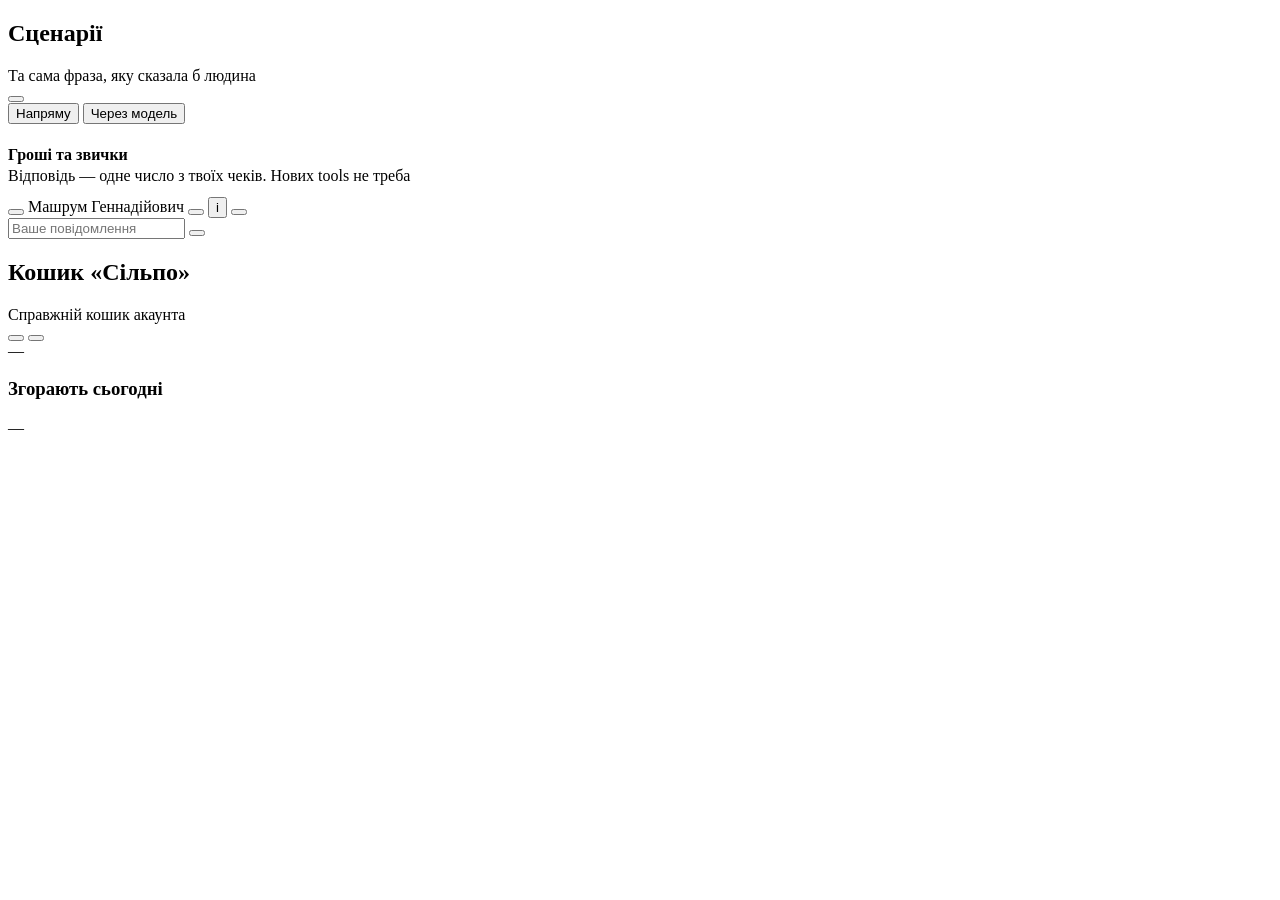
==== commit 288a1ae0: "Інтерфейс: панелі-колонки, пак у чаті, шлях рівнів і редактор демо-даних Сценарії й кошик стали бічн" ====
--- a/web/index.html
+++ b/web/index.html
@@ -3,80 +3,93 @@
 <head>
 <meta charset="utf-8">
 <meta name="viewport" content="width=device-width, initial-scale=1">
-<title>Сільпо Pack Agent</title>
+<title>Хакатон «Сільпо» · асистент</title>
 <link rel="stylesheet" href="/app.css">
 </head>
 <body>
-<div class="page"><div class="cols main">
-
-  <!-- сценарії — поза «телефоном» -->
-  <div class="col">
-    <section class="card">
-      <div class="head"><div class="t"><h2 style="margin:0">Сценарії</h2>
-        <div class="soft">Та сама фраза, яку сказала б людина</div></div></div>
+
+<!-- Панелі — колонки сітки, а не накладки: коли вони закриті, робоча область
+     займає всю ширину, коли відкриті — розсовують її. -->
+<div class="shell" id="shell">
+
+  <aside class="side l" id="side-left">
+    <div class="dhead">
+      <div class="t" style="flex:1;min-width:0"><h2>Сценарії</h2>
+        <div class="soft">Та сама фраза, яку сказала б людина</div></div>
+      <button class="iconbtn sm plain" onclick="closePanels()" title="Сховати"></button>
+    </div>
+    <div class="dbody">
       <div class="viewswitch" style="margin-bottom:12px">
         <button data-mode="direct" aria-pressed="true" onclick="setMode('direct')">Напряму</button>
         <button data-mode="llm" aria-pressed="false" onclick="setMode('llm')">Через модель</button>
       </div>
       <p class="soft" id="mode-note" style="margin:0 0 12px"></p>
       <div id="scenarios"></div>
-    </section>
-  </div>
-
-  <!-- застосунок: чат і кошик -->
-  <div class="col">
-    <div id="alerts"></div>
-    <div class="appframe">
-      <div class="appbar">
-        <span class="mushroom"></span>
-        <span class="ttl">Машрум Геннадійович</span>
-        <button class="ico" title="Про асистента" onclick="about()">i</button>
+
+      <h2 style="margin:22px 0 3px;font-size:16px">Гроші та звички</h2>
+      <p class="soft" style="margin:0 0 12px">Відповідь — одне число з твоїх чеків.
+        Нових tools не треба</p>
+      <div id="insights"></div>
+    </div>
+  </aside>
+
+  <main class="main">
+    <div class="appwrap">
+      <div class="appframe chat">
+        <div class="appbar">
+          <button class="iconbtn sm plain" id="btn-left" onclick="togglePanel('l')"
+            title="Сценарії" aria-pressed="false"></button>
+          <span class="mushroom"></span>
+          <span class="ttl">Машрум Геннадійович</span>
+          <a class="iconbtn sm plain" href="/game" title="Грибниця" id="ab-game"></a>
+          <a class="iconbtn sm plain" href="/profile" title="Профіль" id="ab-user"></a>
+          <button class="iconbtn sm plain" id="btn-tts" onclick="toggleTts()"
+            title="Озвучувати відповіді" aria-pressed="false"></button>
+          <button class="iconbtn sm plain" title="Про асистента" onclick="about()" id="ab-info">i</button>
+          <button class="iconbtn sm plain" id="btn-right" onclick="togglePanel('r')"
+            title="Кошик «Сільпо»" aria-pressed="false"></button>
+        </div>
+
+        <div class="appbody" id="tab-chat">
+          <div id="log"></div>
+          <div class="quicks" id="quicks"></div>
+        </div>
+
+        <div class="appbody" id="tab-cart" hidden><div id="cart" class="muted">—</div></div>
+
+        <div class="appfoot" id="foot-chat">
+          <div class="sendbar">
+            <input id="ask" placeholder="Ваше повідомлення"
+                   onkeydown="if(event.key==='Enter')send()">
+            <button class="send" onclick="send()" title="Надіслати" id="sendbtn"></button>
+          </div>
+          <p class="soft" id="chat-note" style="margin:7px 2px 0"></p>
+        </div>
+
+        <div id="nav"></div>
       </div>
-      <div class="apptabs">
-        <button aria-selected="true" onclick="appTab('chat')">Чат</button>
-        <button aria-selected="false" onclick="appTab('cart')">Кошик</button>
-      </div>
-
-      <div class="appbody" id="tab-chat">
-        <div id="log"></div>
-        <div class="quicks" id="quicks"></div>
-      </div>
-
-      <div class="appbody" id="tab-cart" hidden><div id="cart" class="muted">—</div></div>
-
-      <div class="appfoot" id="foot-chat">
-        <div class="sendbar">
-          <input id="ask" placeholder="Ваше повідомлення"
-                 onkeydown="if(event.key==='Enter')send()">
-          <button class="send" onclick="send()" title="Надіслати">➤</button>
-        </div>
-        <p class="soft" id="chat-note" style="margin:7px 2px 0"></p>
-      </div>
-    </div>
-
-    <section class="card" style="margin-top:16px"><div id="pack"></div></section>
-  </div>
-
-  <div class="col">
-    <section class="card mobile-only" style="margin-bottom:16px">
-      <h3>Сценарії</h3>
-      <div id="scenarios-2"></div>
-    </section>
-
-    <section class="card desktop-only">
-      <div class="head"><div class="t"><h2 style="margin:0">Кошик «Сільпо»</h2>
+    </div>
+  </main>
+
+  <aside class="side r" id="side-right">
+    <div class="dhead">
+      <div class="t" style="flex:1;min-width:0"><h2>Кошик «Сільпо»</h2>
         <div class="soft">Справжній кошик акаунта</div></div>
-        <button class="go ghost" onclick="renderCart($('#cart-side'))">Оновити</button></div>
+      <button class="iconbtn sm plain" onclick="renderCart($('#cart-side'))"
+        title="Оновити" id="cart-refresh"></button>
+      <button class="iconbtn sm plain" onclick="closePanels()" title="Сховати"></button>
+    </div>
+    <div class="dbody">
       <div id="cart-side" class="muted">—</div>
-    </section>
-    <div id="payment" class="desktop-only"></div>
-    <section class="card desktop-only">
-      <h3>Згорають сьогодні</h3>
-      <div id="expiring" class="muted">—</div>
-    </section>
-  </div>
-
-</div></div>
+      <div id="payment" style="margin-top:14px"></div>
+      <section class="card" style="margin-top:14px">
+        <h3>Згорають сьогодні</h3>
+        <div id="expiring" class="muted">—</div>
+      </section>
+    </div>
+  </aside>
+
+</div>
 
 <dialog id="picker"><div id="picker-body"></div></dialog>
 <dialog id="quiz"><div id="quiz-body"></div></dialog>
@@ -85,73 +98,107 @@
 <script>
 let CHAT = [];
 const QUICKS = ['Повтори останній чек', 'Що в мене закінчилось',
-                'Вечеря на 400 грн', 'Чи влізе кошик у доставку'];
+                'Вечеря на 400 грн', 'Скільки я зекономив'];
+// Підказки міняються, щойно з'явився пак: далі корисніше правити його словами.
+var QUICKS_PACK = ['Прибери пакет', 'Додай молоко', 'Заміни чипси на дешевше',
+                   'Поклади в кошик'];
 
 function appTab(name){
-  ['chat','cart'].forEach(n => $('#tab-'+n).hidden = n !== name);
+  // Вкладок дві: розмова (в ній же паки) і справжній кошик «Сільпо».
+  ['chat','cart'].forEach(t => {
+    const body = $('#tab-' + t);
+    if (body) body.hidden = t !== name;
+  });
   $('#foot-chat').hidden = name !== 'chat';
-  document.querySelectorAll('.apptabs button').forEach((b,i) =>
-    b.setAttribute('aria-selected', (i===0) === (name==='chat')));
-  if(name === 'cart') renderCart($('#cart'));
-}
-function bubble(cls, text){
-  const map = {me:'you', it:'bot', tools:'sys'};
-  $('#log').insertAdjacentHTML('beforeend',
-    `<div class="msg ${map[cls] || cls}">${text}</div>`);
-  $('#tab-chat').scrollTop = 1e6;
-}
-function about(){
-  $('#quiz-body').innerHTML = `
-    <h2 style="margin:0 0 8px">Я — Машрум Геннадійович</h2>
-    <p class="muted" style="margin:0 0 10px">У режимі цього розширення допомагаю так:</p>
-    <ul style="margin:0;padding-left:18px;font-size:14px;line-height:1.6">
-      <li>читаю твої чеки й рахую, що вже мало б закінчитись;</li>
-      <li>збираю пак і кладу його у <b>справжній</b> кошик «Сільпо»;</li>
-      <li>дивлюсь, які з твоїх купонів спрацюють саме тут;</li>
-      <li>перевіряю, чи немає в наборі того, що тобі не можна;</li>
-      <li>кажу, скільки бракує до Дольок і до дешевшої доставки.</li>
-    </ul>
-    <p class="soft" style="margin:12px 0 0">Оформлення замовлення завжди підтверджуєш ти.</p>
-    <button class="go" style="width:100%;margin-top:12px" onclick="quiz.close()">Зрозуміло</button>`;
-  quiz.showModal();
-}
+  document.querySelectorAll('#nav .appnav button').forEach((b, i) =>
+    b.setAttribute('aria-selected', ['chat','cart'][i] === name));
+  if (name === 'cart') renderCart($('#cart'));
+}
+
+function bubble(who, text){
+  const cls = who === 'me' ? 'you' : who === 'tools' ? 'sys' : 'bot';
+  $('#log').insertAdjacentHTML('beforeend', `<div class="msg ${cls}">${text}</div>`);
+  $('#log').scrollTop = $('#log').scrollHeight;
+  // Вголос ідуть лише відповіді агента: власні репліки гість щойно набрав,
+  // а «→ pack_remove» слухати нема сенсу.
+  if (who === 'it' && text !== '…') speak(text);
+}
+
 async function send(){
-  const text = $('#ask').value.trim(); if(!text) return;
-  $('#ask').value=''; bubble('me', text); CHAT.push({role:'user', content:text});
-  bubble('it','…');
-  const r = await api('/api/chat','POST',{messages:CHAT});
-  $('#log').lastChild.remove();
-  if(r.tools_used?.length) bubble('tools','→ '+r.tools_used.map(t=>t.name).join(' · '));
-  bubble('it', r.reply || r.error || '—');
-  if(r.reply) CHAT.push({role:'assistant', content:r.reply});
-  if(r.result?.items) renderPack(r.result);
-  else { const d = await api('/api/packs'); if(d.packs?.length) openPack(d.packs[0].id); }
-}
-function quick(text){ $('#ask').value = text; send(); }
-
-async function loadExpiring(){
-  const e = await api('/api/expiring?days=1');
-  const all = [...(e.promos||[]), ...(e.coupons||[])];
-  $('#expiring').innerHTML = all.length
-    ? all.slice(0,6).map((x,i) => ticket({reward:x.reward, text:x.text}, i)).join('')
-    : '<span class="muted">Нічого термінового. Персональні промо оновлюються щотижня.</span>';
+  const text = $('#ask').value.trim();
+  if (!text) return;
+  $('#ask').value = '';
+  bubble('me', text);
+  CHAT.push({role:'user', content:text});
+  bubble('it', '…');
+  const r = await api('/api/chat', 'POST', { messages: CHAT });
+  $('#log').lastElementChild.remove();
+  if (r.error) return bubble('it', r.error);
+  if (r.tools_used?.length)
+    bubble('tools', '→ ' + r.tools_used.map(t => t.name).join(' · '));
+  bubble('it', r.reply || 'Готово.');
+  CHAT.push({role:'assistant', content:r.reply || ''});
+  // Пак додається в ту саму стрічку — під відповіддю агента.
+  if (r.result?.items) renderPack(r.result);
+}
+function quick(q){ $('#ask').value = q; send(); }
+
+async function about(){
+  sheet('Машрум Геннадійович + Pack Agent',
+    'Що саме додано до наявного асистента', `
+    <p>Машрум радить. Ми даємо йому <b>памʼять</b> — портрет гостя з реальних чеків,
+      <b>руки</b> — запис у справжній кошик, і <b>калькулятор</b> — купони, пороги
+      доставки й Дольок.</p>
+    <p class="soft">Усе працює на офіційному <span class="mono">mcp.silpo.ua</span>.
+      Те, чого в MCP немає, позначено окремо — і в стрічці викликів, і в описі сценарію.</p>
+    <div class="grid2" style="margin-top:12px">
+      <a class="kpi" href="/game" style="text-decoration:none;color:inherit">
+        <b>Грибниця</b><span>рівні, скіни, досягнення з сум чеків</span></a>
+      <a class="kpi" href="/tech" style="text-decoration:none;color:inherit">
+        <b>Під капотом</b><span>усі сценарії, виклики MCP і демо-дані</span></a>
+    </div>
+    <p class="soft" style="margin-top:12px">Оформлення замовлення агент не виконує —
+      доводить до кнопки «Оформити» й зупиняється.</p>`);
 }
 
 mountTop('home');
+$('#nav').innerHTML = appNav('chat');
+$('#btn-left').innerHTML = icon('panel', 18);
+$('#btn-right').innerHTML = icon('cart', 18);
+$('#ab-game').innerHTML = icon('mushroom', 18);
+$('#ab-user').innerHTML = icon('user', 18);
+$('#cart-refresh').innerHTML = icon('refresh', 17);
+$('#sendbtn').innerHTML = icon('right', 18);
+ttsInit();
+document.querySelectorAll('.side .dhead .iconbtn:not(#cart-refresh)')
+  .forEach(b => b.innerHTML = icon('close', 17));
+
 (async () => {
-  renderPack(null);
-  renderScenarios($('#scenarios'), $('#scenarios-2'));
   $('#quicks').innerHTML = QUICKS.map(q =>
     `<button onclick="quick('${q}')">${q}</button>`).join('');
   bubble('it', 'Готовий. Питайте.');
-  const s = await loadStatus();
-  $('#mode-note').textContent = s.model_available
-    ? `Модель ${s.model} на звʼязку — повний агентний цикл.`
+  await Promise.all([loadStatus(), loadAllergies()]);
+  await Promise.all([mountScenarios(), renderCart($('#cart-side')), loadExpiring()]);
+  const s = await api('/api/chat/status');
+  $('#chat-note').textContent = s.available
+    ? `Модель ${s.model}: намір визначає вона.`
+    : 'Без моделі намір визначаю за ключовими словами.';
+  $('#mode-note').textContent = s.available
+    ? 'Кнопка виконує сценарій напряму; «через модель» — тією самою фразою.'
     : 'Модель офлайн: вільний текст розбираю правилами й усе одно виконую сценарій.';
-  $('#chat-note').textContent = s.model_available ? ''
-    : 'Без моделі намір визначаю за ключовими словами.';
-  await Promise.all([loadAllergies(), loadExpiring(), renderCart($('#cart-side'))]);
 })();
+
+async function loadExpiring(){
+  const e = await api('/api/expiring?days=1');
+  const all = [...(e.coupons || []), ...(e.promos || [])];
+  $('#expiring').innerHTML = all.length
+    ? all.slice(0, 6).map(c => `
+        <div class="ticket"><div class="v" style="background:${c.color || '#2B5CE6'}">
+          ${c.value ?? '•'}</div>
+          <div class="t"><b>${c.about || c.title || '—'}</b>
+            <span>${c.reward || ''}</span></div></div>`).join('')
+    : '<span class="soft">Сьогодні нічого не згорає.</span>';
+}
 </script>
 </body>
 </html>
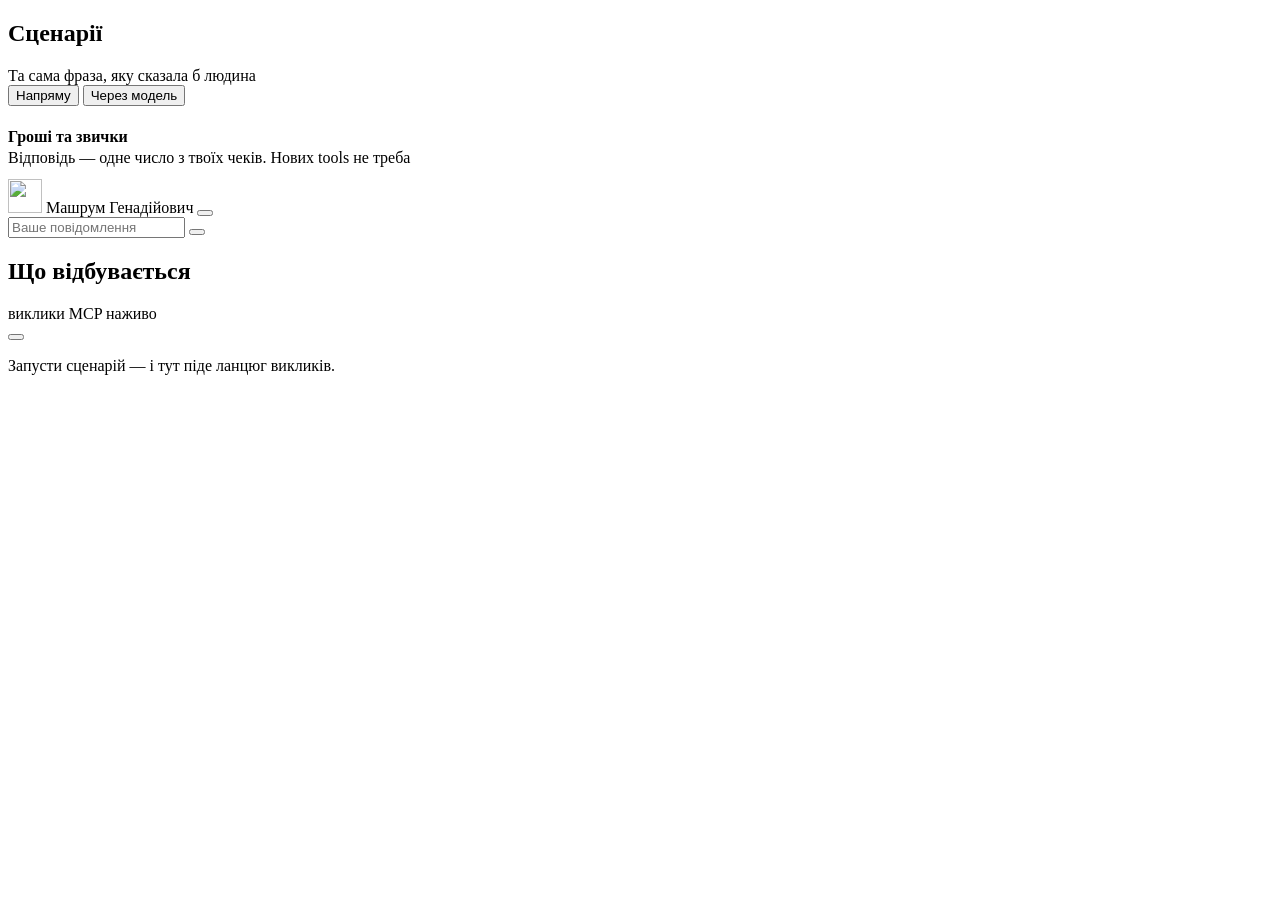
==== commit ef348660: "Вечеря на всю сімʼю, компанія з QR, перевірка перед «Оформити» і режим запису Сценарії: family_pack " ====
--- a/web/index.html
+++ b/web/index.html
@@ -8,15 +8,16 @@
 </head>
 <body>
 
-<!-- Панелі — колонки сітки, а не накладки: коли вони закриті, робоча область
-     займає всю ширину, коли відкриті — розсовують її. -->
-<div class="shell" id="shell">
+<!-- Три колонки, і всі три видно завжди: сценарії ліворуч, застосунок у рамці
+     телефона посередині, виклики MCP праворуч. Панель сценаріїв більше НЕ
+     накладка: вона нічого не затінює й не блокує — запустив сценарій і одразу
+     бачиш, як він іде, не закриваючи нічого. -->
+<div class="shell live l" id="shell">
 
   <aside class="side l" id="side-left">
     <div class="dhead">
       <div class="t" style="flex:1;min-width:0"><h2>Сценарії</h2>
         <div class="soft">Та сама фраза, яку сказала б людина</div></div>
-      <button class="iconbtn sm plain" onclick="closePanels()" title="Сховати"></button>
     </div>
     <div class="dbody">
       <div class="viewswitch" style="margin-bottom:12px">
@@ -36,18 +37,14 @@
   <main class="main">
     <div class="appwrap">
       <div class="appframe chat">
+        <!-- У шапці застосунку лишились назва й озвучення. Кошик і профіль
+             живуть у нижній навігації, і дублювати їх зверху немає сенсу;
+             грибниця — на сторінці профілю, де їй і місце. -->
         <div class="appbar">
-          <button class="iconbtn sm plain" id="btn-left" onclick="togglePanel('l')"
-            title="Сценарії" aria-pressed="false"></button>
-          <span class="mushroom"></span>
-          <span class="ttl">Машрум Геннадійович</span>
-          <a class="iconbtn sm plain" href="/game" title="Грибниця" id="ab-game"></a>
-          <a class="iconbtn sm plain" href="/profile" title="Профіль" id="ab-user"></a>
+          <img class="mush" src="/mushroom.png" alt="" width="34" height="34">
+          <span class="ttl">Машрум Генадійович</span>
           <button class="iconbtn sm plain" id="btn-tts" onclick="toggleTts()"
             title="Озвучувати відповіді" aria-pressed="false"></button>
-          <button class="iconbtn sm plain" title="Про асистента" onclick="about()" id="ab-info">i</button>
-          <button class="iconbtn sm plain" id="btn-right" onclick="togglePanel('r')"
-            title="Кошик «Сільпо»" aria-pressed="false"></button>
         </div>
 
         <div class="appbody" id="tab-chat">
@@ -55,7 +52,23 @@
           <div class="quicks" id="quicks"></div>
         </div>
 
-        <div class="appbody" id="tab-cart" hidden><div id="cart" class="muted">—</div></div>
+        <!-- Кошик — окрема сторінка застосунку, а не бічна панель: у «Сільпо»
+             він теж окремий екран у нижній навігації. -->
+        <div class="appbody" id="tab-cart" hidden>
+          <div class="cartpage">
+            <div class="dhead" style="padding:0 0 10px">
+              <div class="t" style="flex:1"><h2 style="font-size:17px">Кошик «Сільпо»</h2></div>
+              <button class="iconbtn sm plain" onclick="renderCart($('#cart'))"
+                title="Оновити" id="cart-refresh"></button>
+            </div>
+            <div id="cart" class="muted">—</div>
+            <div id="payment" style="margin-top:14px"></div>
+            <section class="card" style="margin-top:14px">
+              <h3>Згорають сьогодні</h3>
+              <div id="expiring" class="muted">—</div>
+            </section>
+          </div>
+        </div>
 
         <div class="appfoot" id="foot-chat">
           <div class="sendbar">
@@ -71,21 +84,18 @@
     </div>
   </main>
 
+  <!-- Праворуч — те, що відбувається насправді: кожен виклик MCP з аргументами
+       й відповіддю, зверху вниз, і рядки від локальної моделі. Це не декор:
+       саме тут видно, що число на екрані виведене з API, а не вигадане. -->
   <aside class="side r" id="side-right">
     <div class="dhead">
-      <div class="t" style="flex:1;min-width:0"><h2>Кошик «Сільпо»</h2>
-        <div class="soft">Справжній кошик акаунта</div></div>
-      <button class="iconbtn sm plain" onclick="renderCart($('#cart-side'))"
-        title="Оновити" id="cart-refresh"></button>
-      <button class="iconbtn sm plain" onclick="closePanels()" title="Сховати"></button>
-    </div>
-    <div class="dbody">
-      <div id="cart-side" class="muted">—</div>
-      <div id="payment" style="margin-top:14px"></div>
-      <section class="card" style="margin-top:14px">
-        <h3>Згорають сьогодні</h3>
-        <div id="expiring" class="muted">—</div>
-      </section>
+      <div class="t" style="flex:1;min-width:0"><h2>Що відбувається</h2>
+        <div class="soft" id="live-note">виклики MCP наживо</div></div>
+      <button class="iconbtn sm plain" onclick="clearLive()" title="Очистити"
+        id="live-clear"></button>
+    </div>
+    <div class="dbody live" id="livefeed" data-empty="yes">
+      <p class="soft">Запусти сценарій — і тут піде ланцюг викликів.</p>
     </div>
   </aside>
 
@@ -95,13 +105,25 @@
 <dialog id="quiz"><div id="quiz-body"></div></dialog>
 
 <script src="/app.js"></script>
+<script src="/ava.js"></script>
 <script>
 let CHAT = [];
-const QUICKS = ['Повтори останній чек', 'Що в мене закінчилось',
-                'Вечеря на 400 грн', 'Скільки я зекономив'];
-// Підказки міняються, щойно з'явився пак: далі корисніше правити його словами.
-var QUICKS_PACK = ['Прибери пакет', 'Додай молоко', 'Заміни чипси на дешевше',
-                   'Поклади в кошик'];
+// Порожній чат починається без кнопок-заготовок: сценарії живуть у панелі
+// ліворуч, а тут гість або пише сам, або отримує підказки вже під паком.
+// Підказки під паком — про ЦЕЙ пак: «заміни чипси», коли чипсів у паку немає,
+// виглядало як заготовка, а не як допомога.
+var QUICKS_PACK = p => {
+  const items = (p && p.items) || [];
+  const word = i => ((items[i] || {}).name || '').replace(/[«»"]/g, '').split(' ')[0];
+  const first = word(0), last = word(items.length - 1);
+  return [
+    last ? `Прибери ${last.toLowerCase()}` : 'Прибери останнє',
+    'Додай молоко',
+    first ? `Заміни ${first.toLowerCase()} на дешевше` : 'Заміни щось на дешевше',
+    'Поклади в кошик',
+    'Перевір перед оформленням',
+  ];
+};
 
 function appTab(name){
   // Вкладок дві: розмова (в ній же паки) і справжній кошик «Сільпо».
@@ -111,17 +133,30 @@
   });
   $('#foot-chat').hidden = name !== 'chat';
   document.querySelectorAll('#nav .appnav button').forEach((b, i) =>
-    b.setAttribute('aria-selected', ['chat','cart'][i] === name));
-  if (name === 'cart') renderCart($('#cart'));
-}
-
-function bubble(who, text){
+    b.setAttribute('aria-selected', ['chat','cart','profile'][i] === name));
+  if (name === 'cart') { renderCart($('#cart')); payment(); }
+}
+
+function bubble(who, text, opts){
   const cls = who === 'me' ? 'you' : who === 'tools' ? 'sys' : 'bot';
-  $('#log').insertAdjacentHTML('beforeend', `<div class="msg ${cls}">${text}</div>`);
-  $('#log').scrollTop = $('#log').scrollHeight;
+  const log = $('#log');
+  // Репліка агента починає «хід»: ліворуч — живий Машрум. Наступні його
+  // репліки поспіль ідуть без аватара, вирівняні під першою.
+  const prev = log.lastElementChild;
+  const cont = cls === 'bot' && prev && prev.classList.contains('turn');
+  if (cls === 'bot' && !cont) {
+    log.insertAdjacentHTML('beforeend',
+      `<div class="turn"><div class="mash" role="img" aria-label="Машрум Генадійович"></div>
+         <div class="msg bot">${text}</div></div>`);
+    if (typeof mountAva === 'function') mountAva(log.lastElementChild.querySelector('.mash'));
+  } else {
+    log.insertAdjacentHTML('beforeend', `<div class="msg ${cls}${cont ? ' cont' : ''}">${text}</div>`);
+  }
+  scrollChat();
   // Вголос ідуть лише відповіді агента: власні репліки гість щойно набрав,
-  // а «→ pack_remove» слухати нема сенсу.
-  if (who === 'it' && text !== '…') speak(text);
+  // а «→ pack_remove» слухати нема сенсу. `silent` — для індикатора роботи,
+  // який ще не є відповіддю.
+  if (who === 'it' && !(opts && opts.silent)) speak(text);
 }
 
 async function send(){
@@ -130,55 +165,146 @@
   $('#ask').value = '';
   bubble('me', text);
   CHAT.push({role:'user', content:text});
-  bubble('it', '…');
-  const r = await api('/api/chat', 'POST', { messages: CHAT });
-  $('#log').lastElementChild.remove();
-  if (r.error) return bubble('it', r.error);
-  if (r.tools_used?.length)
-    bubble('tools', '→ ' + r.tools_used.map(t => t.name).join(' · '));
-  bubble('it', r.reply || 'Готово.');
-  CHAT.push({role:'assistant', content:r.reply || ''});
-  // Пак додається в ту саму стрічку — під відповіддю агента.
+  const t = thinking();
+  liveGroup('Запит у чаті: «' + text.slice(0, 40) + '»');
+  liveStep('локальна модель визначає намір…');
+  // Пак на екрані їде разом із повідомленням: «прибери каву» — з цього пака.
+  const r = await api('/api/chat', 'POST', { messages: CHAT,
+    pack_id: (typeof PACK !== 'undefined' && PACK) ? PACK.id : null });
+  if (r.error) { liveStep(r.error, 'bad'); t.fail(r.error); return; }
+  if (r.model) liveStep(`${r.model}: ${(r.reply || '').slice(0, 120)}`, 'llm');
+  else if (r.why) liveStep(`правило: ${r.why}`, 'llm');
+  const reply = r.reply || 'Готово.';
+  await t.finish(reply);
+  CHAT.push({role:'assistant', content:reply});
+  // Пак додається в ту саму стрічку — під відповіддю агента; перевірка перед
+  // оформленням — карткою на чотири рядки.
   if (r.result?.items) renderPack(r.result);
+  else if (r.result?.checks) renderPrecheck(r.result);
+  else if (r.result?.categories && r.result?.headline) renderSpend(r.result);
+  else if (r.result?.proposal) renderCrewProposal(r.result.proposal);
+  else if (r.result?.options && r.result?.radius_km != null) renderDelivery(r.result);
 }
 function quick(q){ $('#ask').value = q; send(); }
 
-async function about(){
-  sheet('Машрум Геннадійович + Pack Agent',
-    'Що саме додано до наявного асистента', `
-    <p>Машрум радить. Ми даємо йому <b>памʼять</b> — портрет гостя з реальних чеків,
-      <b>руки</b> — запис у справжній кошик, і <b>калькулятор</b> — купони, пороги
-      доставки й Дольок.</p>
-    <p class="soft">Усе працює на офіційному <span class="mono">mcp.silpo.ua</span>.
-      Те, чого в MCP немає, позначено окремо — і в стрічці викликів, і в описі сценарію.</p>
-    <div class="grid2" style="margin-top:12px">
-      <a class="kpi" href="/game" style="text-decoration:none;color:inherit">
-        <b>Грибниця</b><span>рівні, скіни, досягнення з сум чеків</span></a>
-      <a class="kpi" href="/tech" style="text-decoration:none;color:inherit">
-        <b>Під капотом</b><span>усі сценарії, виклики MCP і демо-дані</span></a>
-    </div>
-    <p class="soft" style="margin-top:12px">Оформлення замовлення агент не виконує —
-      доводить до кнопки «Оформити» й зупиняється.</p>`);
-}
+/* ---------- клавіші режиму запису ----------
+   Цифра = крок демо, без миші й набору тексту в кадрі. Фраза «набирається»
+   в полі вводу, як від людини, і йде тим самим шляхом, що й набрана руками;
+   кнопки в картках натискаються за текстом. 1 → 4 — демо «Вечеря на всю
+   сімʼю» до каси; 5 — портрет витрат; 0 — чистий дубль. Список — Alt+K.
+     scenario — картка сценарію (фраза з картки, потім runScenario)
+     say      — фраза в чат
+     click    — кнопка в останній картці за текстом
+     go       — інший екран (режим запису лишається) */
+const REC_KEYS = [
+  ['1', 'Вечеря на всю сімʼю', [
+    [{ scenario: 'family' }],
+    [{ click: 'Все правильно' }],
+  ]],
+  ['2', 'Компанія на один вечір', [
+    [{ say: 'Збираємось компанією на пікнік у суботу' }],
+    [{ click: 'Створити компанію' }],
+    [{ say: 'Запропонуй в компанію з імʼям Пікнік закупку на пікнік' }],
+  ]],
+  // Координати — демо-адреса гостя (Оболонь, 0,8 км до «Сільпо»); сума —
+  // з пака на екрані, щоб пороги доставки рахувались під нього.
+  ['3', 'Топати чи замовити', [
+    [{ scenario: 'geo', body: () => ({ latitude: 50.5187, longitude: 30.4986,
+        cart_total_uah: (typeof PACK !== 'undefined' && PACK && PACK.total_uah) || 700 }) }],
+  ]],
+  ['4', 'Куди йдуть гроші',           [[{ say: 'Куди в мене йдуть гроші?' }]]],
+  ['5', 'Пораховано до кошика', [
+    [{ fn: () => toCart() }, { say: 'Перевір усе перед оформленням' }],
+  ]],
+  ['6', 'Що в мене закінчилось',      [[{ scenario: 'reorder' }]]],
+  ['7', 'Що зникло з холодильника',   [[{ scenario: 'pantry' }]]],
+  ['8', 'Компанія в профілі',         [[{ go: '/profile?crew=latest' }]]],
+  ['9', 'Профіль',                    [[{ go: '/profile' }]]],
+  ['0', 'Чистий дубль',               [[{ reload: true }]]],
+];
+/* Клавіша з кількома натисканнями: 1 → родина, 1 → «Все правильно»;
+   2 → фраза, 2 → «Створити», 2 → закупка. Лічильник — на клавішу. */
+const REC_POS = {};
+let REC_BUSY = false;
+const recSleep = ms => new Promise(r => setTimeout(r, ms));
+async function recType(text){
+  const box = $('#ask');
+  box.value = '';
+  for (const ch of text) { box.value += ch; await recSleep(30 + Math.random() * 50); }
+  await recSleep(280);
+}
+async function recWait(fn, ms = 25000){
+  const t0 = Date.now();
+  while (Date.now() - t0 < ms) { if (fn()) return true; await recSleep(300); }
+  return false;
+}
+async function recAct(step){
+  // Чистий дубль — і без компаній: сценарій знову починається з пропозиції.
+  if (step.reload) { await api('/api/crew/clear', 'POST', {}); location.reload(); return; }
+  if (step.go) { nav(step.go); return; }
+  if (step.wait) { await recWait(step.wait); await recSleep(500); return; }
+  if (step.fn) { await step.fn(); await recSleep(600); return; }
+  if (step.click) {
+    const btn = [...document.querySelectorAll('#log button')]
+      .filter(b => b.textContent.includes(step.click)).pop();
+    if (!btn) { toast(`Кнопки «${step.click}» зараз немає на екрані`); return false; }
+    btn.click(); return;
+  }
+  if (step.scenario) {
+    const s = SCENARIOS.find(x => x.id === step.scenario);
+    if (!s) { toast(`Сценарію ${step.scenario} немає`); return false; }
+    await recType(s.phrase);
+    $('#ask').value = '';
+    // Тіло запиту замість діалогу (координати для «топати чи замовити»).
+    const body = typeof step.body === 'function' ? step.body() : step.body;
+    runScenario(s.id, body); return;
+  }
+  if (step.say) { appTab('chat'); await recType(step.say); send(); }
+}
+async function recRun([key, title, presses]){
+  if (REC_BUSY) return;
+  REC_BUSY = true;
+  try {
+    const i = REC_POS[key] || 0;
+    const group = presses[i];
+    REC_POS[key] = (i + 1) % presses.length;
+    for (const step of group) { if (await recAct(step) === false) break; }
+  } finally { REC_BUSY = false; }
+}
+function recKeysSheet(){
+  let el = $('#reckeys');
+  if (el) { el.remove(); return; }
+  el = document.createElement('div');
+  el.id = 'reckeys'; el.className = 'reckeys';
+  el.innerHTML = `<b>Клавіші запису</b>${REC_KEYS.map(([k, t, p]) =>
+    `<div><kbd>${k}</kbd>${t}${p.length > 1 ? ` <span class="soft">· ${p.length} натискання</span>` : ''}</div>`).join('')}
+    <div class="soft">Alt+K — сховати · Alt+R — вийти з запису</div>`;
+  document.body.appendChild(el);
+}
+document.addEventListener('keydown', e => {
+  if (!document.body.classList.contains('rec')) return;
+  if (e.altKey && (e.key === 'k' || e.key === 'л')) { e.preventDefault(); return recKeysSheet(); }
+  if (e.altKey || e.ctrlKey || e.metaKey) return;
+  const a = document.activeElement;
+  if (a && /^(INPUT|TEXTAREA)$/.test(a.tagName) && a.value) return;   // людина справді щось набирає
+  const step = REC_KEYS.find(k => k[0] === e.key);
+  if (!step) return;
+  e.preventDefault();
+  recRun(step);
+});
 
 mountTop('home');
 $('#nav').innerHTML = appNav('chat');
-$('#btn-left').innerHTML = icon('panel', 18);
-$('#btn-right').innerHTML = icon('cart', 18);
-$('#ab-game').innerHTML = icon('mushroom', 18);
-$('#ab-user').innerHTML = icon('user', 18);
 $('#cart-refresh').innerHTML = icon('refresh', 17);
+$('#live-clear').innerHTML = icon('close', 17);
 $('#sendbtn').innerHTML = icon('right', 18);
 ttsInit();
-document.querySelectorAll('.side .dhead .iconbtn:not(#cart-refresh)')
-  .forEach(b => b.innerHTML = icon('close', 17));
 
 (async () => {
-  $('#quicks').innerHTML = QUICKS.map(q =>
-    `<button onclick="quick('${q}')">${q}</button>`).join('');
-  bubble('it', 'Готовий. Питайте.');
+  bubble('it', 'Готовий. Питайте.', { silent: true });
   await Promise.all([loadStatus(), loadAllergies()]);
-  await Promise.all([mountScenarios(), renderCart($('#cart-side')), loadExpiring()]);
+  await Promise.all([mountScenarios(), loadExpiring()]);
+  startLive();
   const s = await api('/api/chat/status');
   $('#chat-note').textContent = s.available
     ? `Модель ${s.model}: намір визначає вона.`
@@ -186,17 +312,22 @@
   $('#mode-note').textContent = s.available
     ? 'Кнопка виконує сценарій напряму; «через модель» — тією самою фразою.'
     : 'Модель офлайн: вільний текст розбираю правилами й усе одно виконую сценарій.';
+  // Прийшли з профілю: «Зібрати кошик» компанії або «Що з цього закінчилось»
+  // із комори — сценарій запускається сам, без зайвого кліку.
+  if (CREW_ID) runScenario('crew');
+  const run = new URLSearchParams(location.search).get('run');
+  if (run && SCENARIOS.some(x => x.id === run)) runScenario(run);
+  // З іншої сторінки нижня навігація веде сюди з назвою вкладки.
+  const tab = new URLSearchParams(location.search).get('tab');
+  if (tab && $('#tab-' + tab)) appTab(tab);
 })();
 
 async function loadExpiring(){
   const e = await api('/api/expiring?days=1');
   const all = [...(e.coupons || []), ...(e.promos || [])];
   $('#expiring').innerHTML = all.length
-    ? all.slice(0, 6).map(c => `
-        <div class="ticket"><div class="v" style="background:${c.color || '#2B5CE6'}">
-          ${c.value ?? '•'}</div>
-          <div class="t"><b>${c.about || c.title || '—'}</b>
-            <span>${c.reward || ''}</span></div></div>`).join('')
+    ? all.slice(0, 6).map((c, i) => ticket({ reward: c.reward, text: c.text || c.about || c.title || '—',
+        applies_to: [c.days_left === 0 ? 'сьогодні' : 'завтра'] }, i)).join('')
     : '<span class="soft">Сьогодні нічого не згорає.</span>';
 }
 </script>
